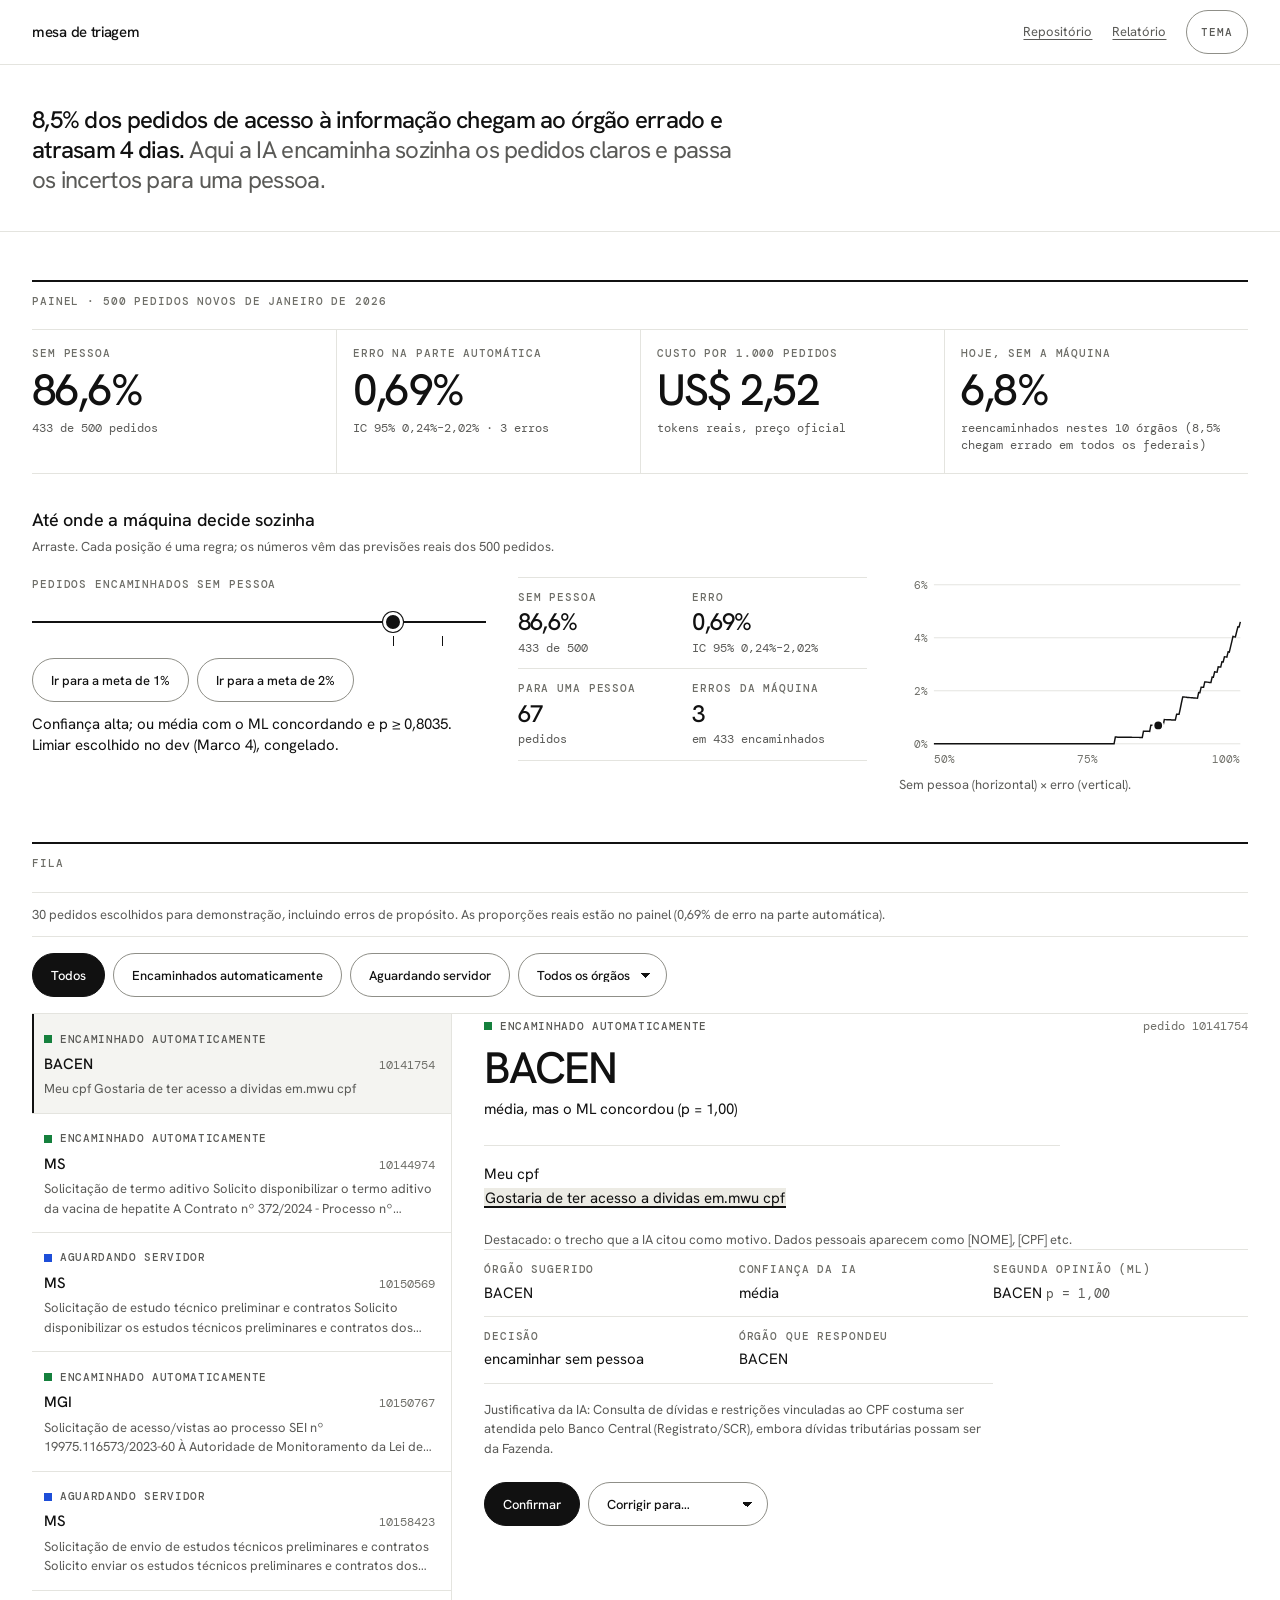
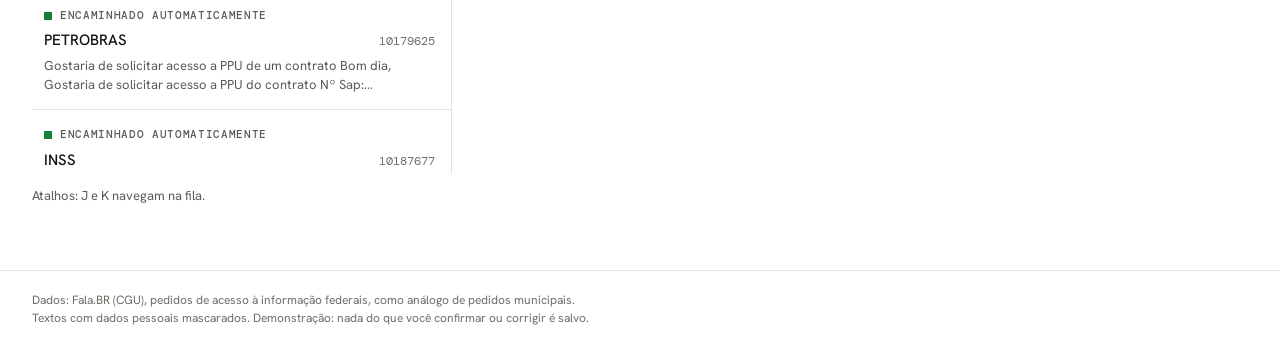
==== mesa/index.html @ 9fab4479 "Marco 6: Mesa de Triagem (site estático, painel com controle de limiar, modo ao vivo local) - mesa/:" ====
<!doctype html>
<html lang="pt-BR">
<head>
<meta charset="utf-8">
<meta name="viewport" content="width=device-width, initial-scale=1">
<title>Mesa de triagem</title>
<meta name="description" content="Demonstração: a IA encaminha sozinha os pedidos de acesso à informação claros e passa os incertos para uma pessoa.">
<link rel="preconnect" href="https://fonts.googleapis.com">
<link rel="preconnect" href="https://fonts.gstatic.com" crossorigin>
<link href="https://fonts.googleapis.com/css2?family=DM+Mono:wght@400;500&family=Hanken+Grotesk:wght@400;500;600&display=swap" rel="stylesheet">
<link rel="stylesheet" href="estilo.css">
<script>
  try { const t = localStorage.getItem("mesa-tema"); if (t) document.documentElement.dataset.theme = t; } catch (e) {}
</script>
</head>
<body>
<header class="topo">
  <div class="container topo-linha">
    <a class="marca" href="./">mesa de triagem</a>
    <nav class="links">
      <a href="https://github.com/luigiferrim/triagem-pedidos-publicos">Repositório</a>
      <a href="relatorio.html">Relatório</a>
      <button class="tema" type="button" id="tema" aria-label="Trocar entre tema claro e escuro">Tema</button>
    </nav>
  </div>
</header>

<section class="faixa" aria-label="Resumo">
  <div class="container">
    <p class="faixa-texto"><strong><span data-n="pct_errado">8,5%</span> dos pedidos de acesso à informação chegam ao órgão errado e atrasam <span data-n="atraso">4 dias</span>.</strong> Aqui a IA encaminha sozinha os pedidos claros e passa os incertos para uma pessoa.</p>
  </div>
</section>

<main class="container">
  <section class="regiao" aria-labelledby="t-painel">
    <h2 class="rotulo" id="t-painel">Painel · <span data-n="n_pedidos">500</span> pedidos novos de <span data-n="periodo">janeiro de 2026</span></h2>
    <div class="kpis" id="kpis"></div>

    <div class="limiar">
      <div class="limiar-cabeca">
        <h3 class="titulo-3">Até onde a máquina decide sozinha</h3>
        <p class="ajuda">Arraste. Cada posição é uma regra; os números vêm das previsões reais dos <span data-n="n_pedidos">500</span> pedidos.</p>
      </div>
      <div class="limiar-corpo">
        <div class="limiar-controle">
          <label class="rotulo-campo" for="controle">Pedidos encaminhados sem pessoa</label>
          <input type="range" id="controle" min="0" max="1" step="1" value="0" aria-describedby="regra">
          <div class="marcas" id="marcas"></div>
          <p class="regra" id="regra" aria-live="polite"></p>
        </div>
        <dl class="limiar-numeros" id="limiar-numeros"></dl>
        <div class="limiar-curva" id="curva" aria-hidden="true"></div>
      </div>
    </div>
  </section>

  <section class="regiao" aria-labelledby="t-fila" id="regiao-mesa">
    <h2 class="rotulo" id="t-fila">Fila</h2>
    <p class="aviso">30 pedidos escolhidos para demonstração, incluindo erros de propósito. As proporções reais estão no painel (<span data-n="erro_1pct">0,69%</span> de erro na parte automática).</p>

    <div id="ao-vivo" class="ao-vivo" hidden>
      <label class="rotulo-campo" for="novo-texto">Pedido novo (modo local, chama o modelo)</label>
      <textarea id="novo-texto" rows="3" placeholder="Cole aqui o texto de um pedido"></textarea>
      <div class="acoes"><button class="btn primario" type="button" id="classificar">Classificar</button><span class="ajuda" id="ao-vivo-status"></span></div>
    </div>

    <div class="filtros" role="group" aria-label="Filtros">
      <div class="pilulas" id="filtro-status"></div>
      <label class="sr" for="filtro-orgao">Órgão sugerido</label>
      <select id="filtro-orgao" class="pilula-select"></select>
    </div>

    <div class="mesa">
      <div class="fila" id="fila" role="listbox" aria-label="Pedidos" tabindex="0"></div>
      <article class="detalhe" id="detalhe" aria-live="polite"></article>
    </div>
    <p class="ajuda atalhos">Atalhos: J e K navegam na fila.</p>
  </section>
</main>

<footer class="rodape">
  <div class="container">
    <p>Dados: Fala.BR (CGU), pedidos de acesso à informação federais, como análogo de pedidos municipais. Textos com dados pessoais mascarados. Demonstração: nada do que você confirmar ou corrigir é salvo.</p>
  </div>
</footer>
<script src="app.js"></script>
</body>
</html>
---- mesa/estilo.css ----
/* Mesa de triagem. Direção visual: DESIGN.md do Lastro (editorial suíço, monocromático, cor só para status),
   com clima neutro de serviço público. */
:root {
  color-scheme: light;
  --bg: #FFFFFF; --ink: #111111; --ink-2: #5A5A57; --ink-3: #6E6E68; --line: #E4E4DF; --surface: #F4F4F1;
  --contorno: #8F8F88; --marca-texto: #ECEBE4;
  --ok: #15803D; --revisar: #1D4ED8; --alerta: #C2410C; --neutro: #A3A39C;
  --sans: "Hanken Grotesk", system-ui, sans-serif; --mono: "DM Mono", ui-monospace, monospace;
}
@media (prefers-color-scheme: dark) {
  :root:not([data-theme="light"]) {
    color-scheme: dark;
    --bg: #121211; --ink: #EDEDE8; --ink-2: #B8B8B0; --ink-3: #A0A098; --line: #2B2B28; --surface: #1C1C1A;
    --contorno: #6E6E67; --marca-texto: #34342F;
    --ok: #4CC07A; --revisar: #7EA2FF; --alerta: #F08A4B; --neutro: #8A8A82;
  }
}
:root[data-theme="dark"] {
  color-scheme: dark;
  --bg: #121211; --ink: #EDEDE8; --ink-2: #B8B8B0; --ink-3: #A0A098; --line: #2B2B28; --surface: #1C1C1A;
  --contorno: #6E6E67; --marca-texto: #34342F;
  --ok: #4CC07A; --revisar: #7EA2FF; --alerta: #F08A4B; --neutro: #8A8A82;
}

* { box-sizing: border-box; }
html { -webkit-text-size-adjust: 100%; }
body { margin: 0; background: var(--bg); color: var(--ink); font: 400 14px/1.5 var(--sans); }
a { color: inherit; }
:focus-visible { outline: 2px solid var(--ink); outline-offset: 2px; }
.sr { position: absolute; width: 1px; height: 1px; overflow: hidden; clip: rect(0 0 0 0); white-space: nowrap; }
.container { max-width: 1360px; margin: 0 auto; padding: 0 32px; }

/* Topo */
.topo { border-bottom: 1px solid var(--line); }
.topo-linha { display: flex; align-items: center; justify-content: space-between; min-height: 64px; gap: 16px; }
.marca { font-weight: 500; font-size: 15px; letter-spacing: -0.02em; text-decoration: none; display: inline-flex; align-items: center; min-height: 44px; }
.links { display: flex; gap: 20px; align-items: center; font-size: 13px; }
.links a { color: var(--ink-2); text-underline-offset: 3px; display: inline-flex; align-items: center; min-height: 44px; }
.links a:hover { color: var(--ink); }
.tema { font: 500 11px/1 var(--mono); text-transform: uppercase; letter-spacing: 0.08em; color: var(--ink-2);
  background: none; border: 1px solid var(--contorno); border-radius: 999px; min-height: 44px; padding: 0 14px; cursor: pointer; }

/* Faixa */
.faixa { border-bottom: 1px solid var(--line); }
.faixa-texto { margin: 0; padding: 40px 0 36px; font-size: 24px; line-height: 1.25; letter-spacing: -0.03em; font-weight: 400; max-width: 30em; color: var(--ink-2); }
.faixa-texto strong { font-weight: 500; color: var(--ink); }

/* Regiões */
.regiao { border-top: 2px solid var(--ink); margin-top: 48px; padding-top: 12px; }
.rotulo { font: 500 11px/1.4 var(--mono); text-transform: uppercase; letter-spacing: 0.08em; color: var(--ink-3); margin: 0 0 20px; }
.rotulo-campo { display: block; font: 500 11px/1.4 var(--mono); text-transform: uppercase; letter-spacing: 0.08em; color: var(--ink-3); margin-bottom: 8px; }
.titulo-3 { font-size: 18px; font-weight: 500; letter-spacing: -0.01em; margin: 0; }
.ajuda { color: var(--ink-2); font-size: 13px; margin: 4px 0 0; }

/* KPIs */
.kpis { display: grid; grid-template-columns: repeat(4, 1fr); border-top: 1px solid var(--line); }
.kpi { padding: 16px 16px 20px 0; border-bottom: 1px solid var(--line); }
.kpi + .kpi { padding-left: 16px; border-left: 1px solid var(--line); }
.kpi dt { font: 500 11px/1.4 var(--mono); text-transform: uppercase; letter-spacing: 0.08em; color: var(--ink-3); }
.kpi dd { margin: 6px 0 0; font-size: 44px; font-weight: 500; letter-spacing: -0.04em; line-height: 1; font-variant-numeric: tabular-nums; }
.kpi .sub { display: block; margin-top: 8px; font: 400 12px/1.4 var(--mono); color: var(--ink-2); letter-spacing: 0; }

/* Controle de limiar */
.limiar { margin-top: 32px; }
.limiar-corpo { display: grid; grid-template-columns: minmax(0, 1.3fr) minmax(0, 1fr) minmax(0, 1fr); gap: 32px; margin-top: 20px; align-items: start; }
input[type=range] { width: 100%; height: 44px; margin: 0; background: transparent; -webkit-appearance: none; appearance: none; cursor: pointer; }
input[type=range]::-webkit-slider-runnable-track { height: 2px; background: var(--ink); }
input[type=range]::-moz-range-track { height: 2px; background: var(--ink); }
input[type=range]::-webkit-slider-thumb { -webkit-appearance: none; width: 20px; height: 20px; border-radius: 50%; background: var(--ink); margin-top: -9px; border: 3px solid var(--bg); box-shadow: 0 0 0 1px var(--ink); }
input[type=range]::-moz-range-thumb { width: 16px; height: 16px; border-radius: 50%; background: var(--ink); border: 3px solid var(--bg); }
.marcas .tracos { position: relative; height: 10px; margin: -14px 10px 0; }
.marcas .tracos span { position: absolute; top: 0; width: 1px; height: 10px; background: var(--ink); }
.marcas .ir { display: flex; flex-wrap: wrap; gap: 8px; margin-top: 12px; }
.regra { margin: 12px 0 0; font-size: 15px; line-height: 1.4; }
.limiar-numeros { margin: 0; display: grid; grid-template-columns: 1fr 1fr; border-top: 1px solid var(--line); }
.limiar-numeros div { padding: 12px 0; border-bottom: 1px solid var(--line); }
.limiar-numeros dt { font: 500 11px/1.4 var(--mono); text-transform: uppercase; letter-spacing: 0.08em; color: var(--ink-3); }
.limiar-numeros dd { margin: 4px 0 0; font: 500 24px/1.1 var(--sans); letter-spacing: -0.03em; font-variant-numeric: tabular-nums; }
.limiar-numeros dd small { display: block; font: 400 12px/1.4 var(--mono); color: var(--ink-2); letter-spacing: 0; margin-top: 4px; }
.limiar-curva svg { width: 100%; height: auto; display: block; }
.limiar-curva text { font: 400 11px var(--mono); fill: var(--ink-3); }

/* Fila e detalhe */
.aviso { margin: 0 0 16px; padding: 12px 0; border-top: 1px solid var(--line); border-bottom: 1px solid var(--line); color: var(--ink-2); font-size: 13px; }
.filtros { display: flex; flex-wrap: wrap; gap: 8px; align-items: center; margin-bottom: 16px; }
.pilulas { display: flex; flex-wrap: wrap; gap: 8px; }
.pilula, .pilula-select, .btn { font: 500 13px/1 var(--sans); min-height: 44px; padding: 0 18px; border-radius: 999px; border: 1px solid var(--contorno);
  background: transparent; color: var(--ink); cursor: pointer; transition: background-color 120ms, color 120ms, border-color 120ms; }
.pilula[aria-pressed="true"] { background: var(--ink); color: var(--bg); border-color: var(--ink); }
.pilula:hover, .pilula-select:hover, .btn.secundario:hover { border-color: var(--ink); }
.pilula-select { -webkit-appearance: none; appearance: none; padding-right: 36px;
  background-image: linear-gradient(45deg, transparent 50%, var(--ink) 50%), linear-gradient(135deg, var(--ink) 50%, transparent 50%);
  background-position: calc(100% - 20px) 50%, calc(100% - 15px) 50%; background-size: 5px 5px; background-repeat: no-repeat; }
.btn.primario { background: var(--ink); color: var(--bg); border-color: var(--ink); }
.btn.primario:hover { opacity: 0.88; }

.mesa { display: grid; grid-template-columns: minmax(300px, 420px) minmax(0, 1fr); border-top: 1px solid var(--line); }
.fila { border-right: 1px solid var(--line); max-height: 760px; overflow-y: auto; outline-offset: -2px; }
.item { display: block; width: 100%; text-align: left; background: none; border: 0; border-bottom: 1px solid var(--line); padding: 14px 16px 14px 0;
  color: inherit; font: inherit; cursor: pointer; min-height: 44px; }
.item[aria-selected="true"] { background: var(--surface); box-shadow: inset 2px 0 0 var(--ink); }
.item:hover { background: var(--surface); }
.item-topo { display: flex; justify-content: space-between; gap: 12px; align-items: baseline; padding-left: 12px; }
.item-orgao { font-weight: 500; font-size: 15px; }
.item-id { font: 400 12px var(--mono); color: var(--ink-3); }
.item-texto { margin: 4px 0 0; padding-left: 12px; color: var(--ink-2); font-size: 13px; display: -webkit-box; -webkit-line-clamp: 2; -webkit-box-orient: vertical; overflow: hidden; }
.status { display: inline-flex; align-items: center; gap: 8px; font: 500 11px/1.4 var(--mono); text-transform: uppercase; letter-spacing: 0.06em; color: var(--ink-2); }
.status::before { content: ""; width: 8px; height: 8px; background: var(--c, var(--neutro)); flex: none; }
.status.auto { --c: var(--ok); } .status.pessoa { --c: var(--revisar); } .status.erro { --c: var(--alerta); } .status.feito { --c: var(--ink); }
.item .status { padding-left: 12px; margin-bottom: 6px; }
.vazio { padding: 24px 0; color: var(--ink-2); }

.detalhe { padding: 4px 0 32px 32px; min-width: 0; scroll-margin-top: 16px; }
.detalhe:focus { outline: none; }
.detalhe.entra { animation: fade 120ms ease-out; }
@keyframes fade { from { opacity: 0; } to { opacity: 1; } }
.voltar { display: none; }
.det-cabeca { display: flex; justify-content: space-between; align-items: baseline; gap: 16px; flex-wrap: wrap; }
.det-orgao { font-size: 44px; font-weight: 500; letter-spacing: -0.045em; line-height: 1; margin: 12px 0 8px; }
.det-motivo { font-size: 15px; margin: 0; }
.det-erro { margin: 16px 0 0; padding: 10px 0; border-top: 1px solid var(--line); border-bottom: 1px solid var(--line); color: var(--ink); }
.det-erro .status { margin-right: 8px; }
.texto { margin: 24px 0 0; padding: 16px 0; border-top: 1px solid var(--line); font-size: 15px; line-height: 1.6; white-space: pre-wrap; overflow-wrap: anywhere; max-width: 72ch; }
mark { background: var(--marca-texto); color: inherit; box-shadow: inset 0 -2px 0 var(--ink); padding: 0 1px; }
.campos { display: grid; grid-template-columns: repeat(3, minmax(0, 1fr)); margin: 0; border-top: 1px solid var(--line); }
.campos div { padding: 12px 16px 12px 0; border-bottom: 1px solid var(--line); }
.campos dt { font: 500 11px/1.4 var(--mono); text-transform: uppercase; letter-spacing: 0.08em; color: var(--ink-3); }
.campos dd { margin: 4px 0 0; font-size: 15px; }
.campos dd .num { font-family: var(--mono); font-size: 13px; color: var(--ink-2); }
.justificativa { color: var(--ink-2); font-size: 13px; margin: 16px 0 0; max-width: 72ch; }
.acoes { display: flex; flex-wrap: wrap; gap: 8px; align-items: center; margin-top: 24px; }
.acoes select { min-width: 180px; }
.confirmacao { font: 500 12px var(--mono); color: var(--ink-2); animation: sobe 150ms ease-out; }
@keyframes sobe { from { opacity: 0; transform: translateY(4px); } to { opacity: 1; transform: none; } }
.atalhos { margin-top: 12px; }

.ao-vivo { margin: 0 0 20px; padding: 16px 0; border-top: 1px solid var(--line); border-bottom: 1px solid var(--line); }
.ao-vivo textarea { width: 100%; font: 400 14px/1.5 var(--sans); color: var(--ink); background: transparent; border: 0; border-bottom: 1px solid var(--ink); padding: 8px 0; resize: vertical; }

.rodape { margin-top: 64px; border-top: 1px solid var(--line); color: var(--ink-3); font-size: 12px; }
.rodape p { margin: 0; padding: 20px 0 32px; max-width: 80ch; }

@media (max-width: 1080px) {
  .limiar-corpo { grid-template-columns: 1fr 1fr; }
  .limiar-curva { grid-column: 1 / -1; }
}
@media (max-width: 760px) {
  .container { padding: 0 16px; }
  .faixa-texto { font-size: 18px; padding: 24px 0; }
  .links { gap: 12px; }
  .kpis { grid-template-columns: 1fr 1fr; }
  .kpi:nth-child(3) { padding-left: 0; border-left: 0; }
  .kpi dd { font-size: 32px; }
  .limiar-corpo { grid-template-columns: 1fr; gap: 20px; }
  .mesa { grid-template-columns: 1fr; }
  .fila { border-right: 0; max-height: none; }
  .detalhe { padding: 0; display: none; }
  .mesa.com-detalhe .fila { display: none; }
  .mesa.com-detalhe .detalhe { display: block; }
  .voltar { display: inline-flex; align-items: center; margin: 12px 0 4px; }
  .det-orgao { font-size: 36px; }
  .campos { grid-template-columns: 1fr 1fr; }
  .atalhos { display: none; }
}
@media (prefers-reduced-motion: reduce) {
  *, *::before, *::after { animation-duration: 0s !important; transition-duration: 0s !important; }
}
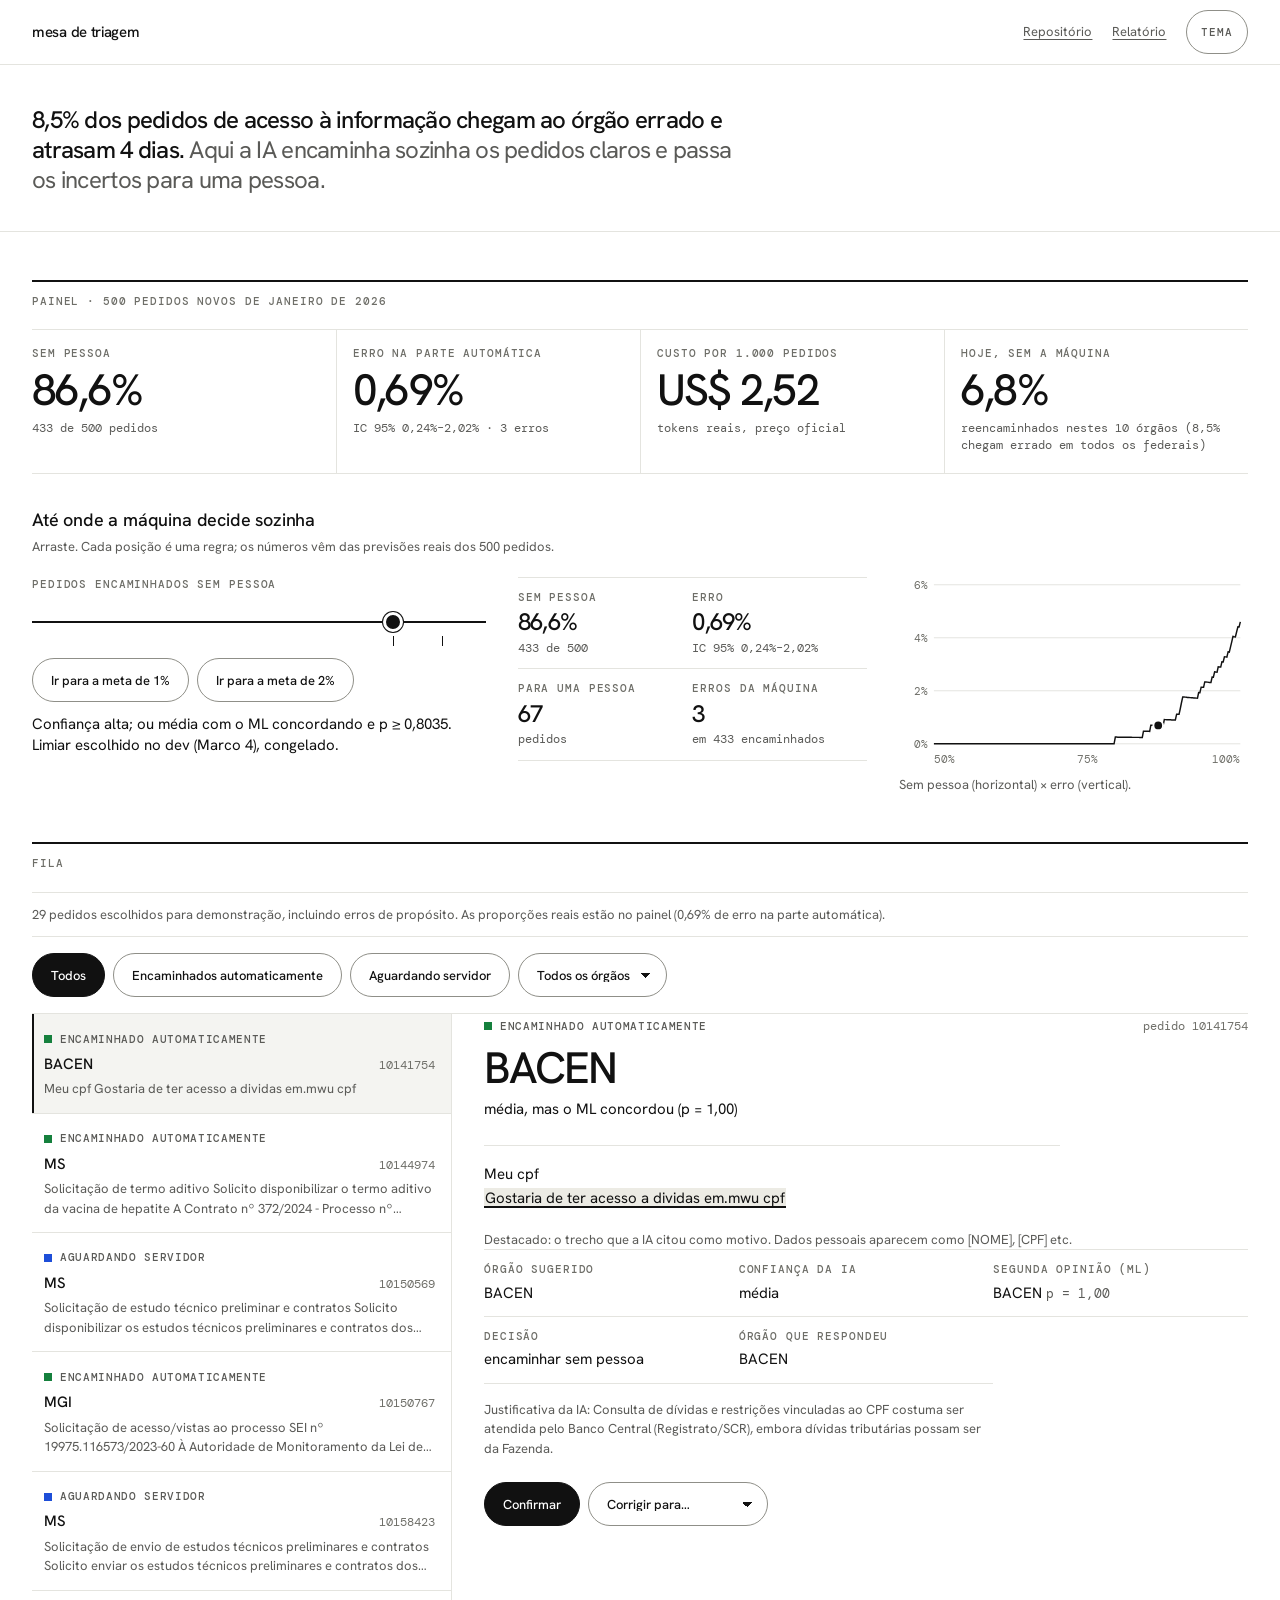
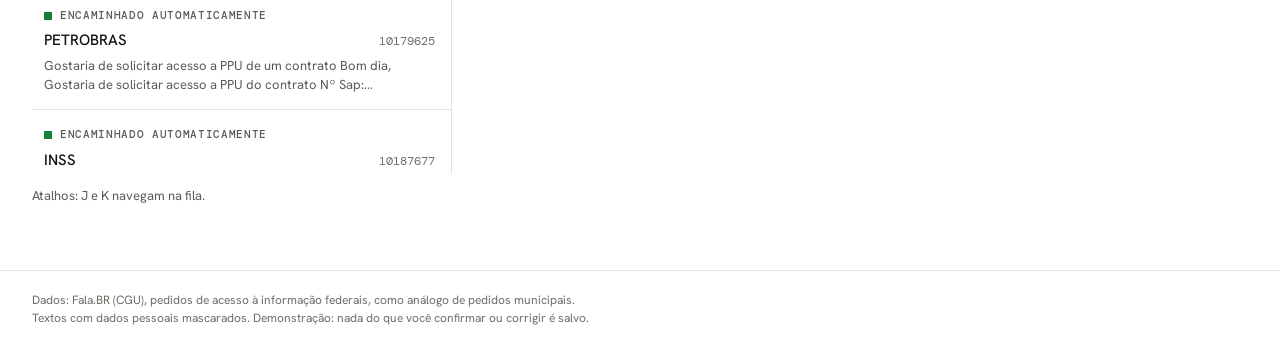
==== commit a7c65990: "Mesa: remove o exemplo 10265265 (relato longo e sensível), sem substituto - 29 exemplos: 21 automáti" ====
--- a/mesa/index.html
+++ b/mesa/index.html
@@ -56,7 +56,7 @@
 
   <section class="regiao" aria-labelledby="t-fila" id="regiao-mesa">
     <h2 class="rotulo" id="t-fila">Fila</h2>
-    <p class="aviso">30 pedidos escolhidos para demonstração, incluindo erros de propósito. As proporções reais estão no painel (<span data-n="erro_1pct">0,69%</span> de erro na parte automática).</p>
+    <p class="aviso"><span data-n="n_exemplos">29</span> pedidos escolhidos para demonstração, incluindo erros de propósito. As proporções reais estão no painel (<span data-n="erro_1pct">0,69%</span> de erro na parte automática).</p>
 
     <div id="ao-vivo" class="ao-vivo" hidden>
       <label class="rotulo-campo" for="novo-texto">Pedido novo (modo local, chama o modelo)</label>
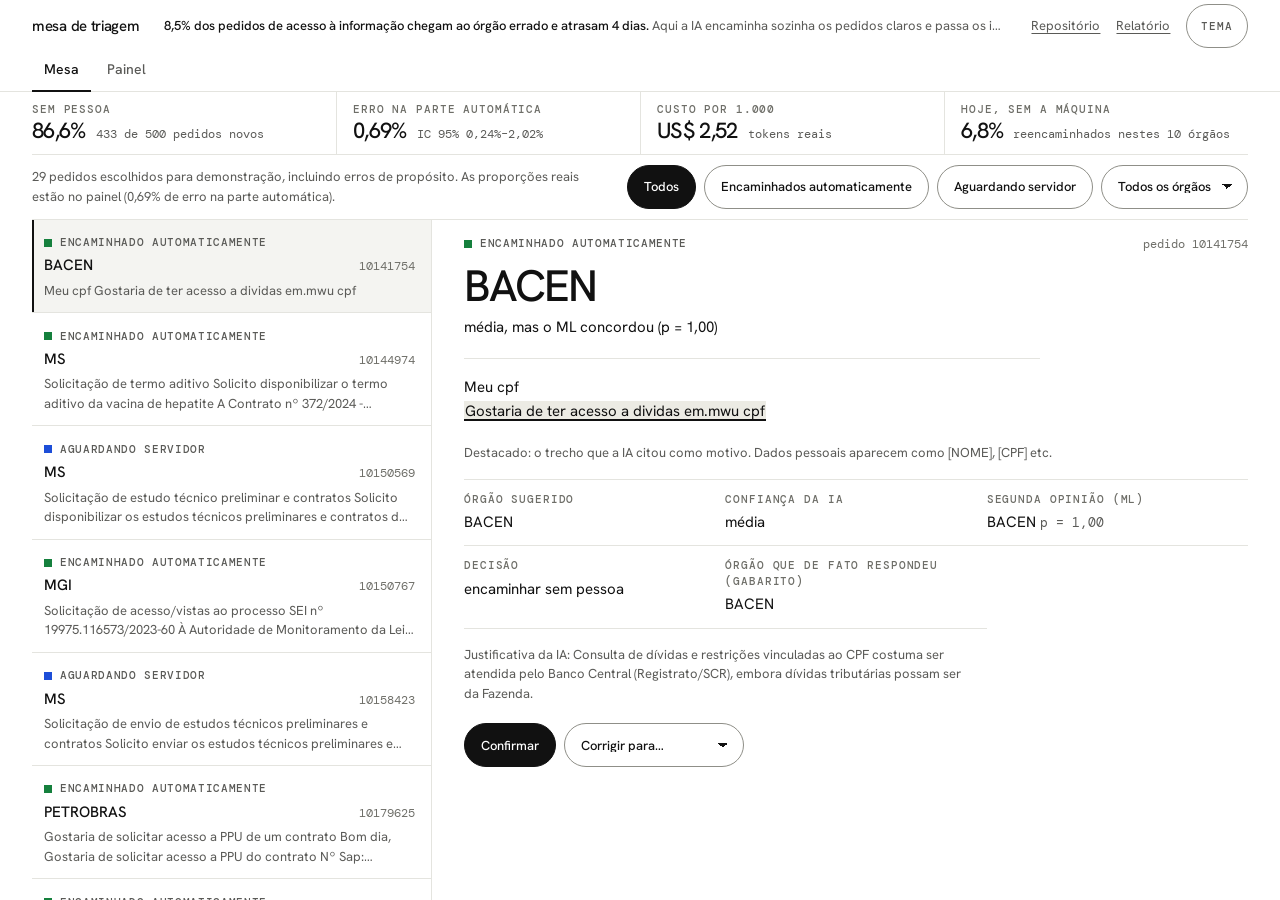
==== commit 88a131fd: "Mesa: estrutura de app com abas Mesa e Painel - Topo fixo e compacto com a frase da dor em uma linha" ====
--- a/mesa/index.html
+++ b/mesa/index.html
@@ -15,32 +15,51 @@
 </head>
 <body>
 <header class="topo">
-  <div class="container topo-linha">
+  <div class="topo-linha">
     <a class="marca" href="./">mesa de triagem</a>
-    <nav class="links">
+    <p class="dor"><strong><span data-n="pct_errado">8,5%</span> dos pedidos de acesso à informação chegam ao órgão errado e atrasam <span data-n="atraso">4 dias</span>.</strong> <span class="dor-resto">Aqui a IA encaminha sozinha os pedidos claros e passa os incertos para uma pessoa.</span></p>
+    <nav class="links" aria-label="Links">
       <a href="https://github.com/luigiferrim/triagem-pedidos-publicos">Repositório</a>
       <a href="relatorio.html">Relatório</a>
       <button class="tema" type="button" id="tema" aria-label="Trocar entre tema claro e escuro">Tema</button>
     </nav>
   </div>
+  <div class="abas" role="tablist" aria-label="Seções">
+    <button type="button" role="tab" id="aba-mesa" aria-controls="vista-mesa" aria-selected="true">Mesa</button>
+    <button type="button" role="tab" id="aba-painel" aria-controls="vista-painel" aria-selected="false" tabindex="-1">Painel</button>
+  </div>
 </header>
 
-<section class="faixa" aria-label="Resumo">
-  <div class="container">
-    <p class="faixa-texto"><strong><span data-n="pct_errado">8,5%</span> dos pedidos de acesso à informação chegam ao órgão errado e atrasam <span data-n="atraso">4 dias</span>.</strong> Aqui a IA encaminha sozinha os pedidos claros e passa os incertos para uma pessoa.</p>
-  </div>
-</section>
+<main class="principal">
+  <section class="vista vista-mesa" id="vista-mesa" role="tabpanel" aria-labelledby="aba-mesa">
+    <dl class="numeros" id="kpis" aria-label="Resultado em pedidos novos"></dl>
 
-<main class="container">
-  <section class="regiao" aria-labelledby="t-painel">
-    <h2 class="rotulo" id="t-painel">Painel · <span data-n="n_pedidos">500</span> pedidos novos de <span data-n="periodo">janeiro de 2026</span></h2>
-    <div class="kpis" id="kpis"></div>
+    <div id="ao-vivo" class="ao-vivo" hidden>
+      <label class="rotulo-campo" for="novo-texto">Pedido novo (modo local, chama o modelo)</label>
+      <textarea id="novo-texto" rows="2" placeholder="Cole aqui o texto de um pedido"></textarea>
+      <div class="acoes"><button class="btn primario" type="button" id="classificar">Classificar</button><span class="ajuda" id="ao-vivo-status"></span></div>
+    </div>
 
-    <div class="limiar">
-      <div class="limiar-cabeca">
-        <h3 class="titulo-3">Até onde a máquina decide sozinha</h3>
-        <p class="ajuda">Arraste. Cada posição é uma regra; os números vêm das previsões reais dos <span data-n="n_pedidos">500</span> pedidos.</p>
+    <div class="barra-fila">
+      <p class="aviso"><span class="longo"><span data-n="n_exemplos">29</span> pedidos escolhidos para demonstração, incluindo erros de propósito. As proporções reais estão no painel (<span data-n="erro_1pct">0,69%</span> de erro na parte automática).</span><span class="curto"><span data-n="n_exemplos">29</span> exemplos, com erros de propósito. Proporções reais no Painel.</span></p>
+      <div class="filtros" role="group" aria-label="Filtros">
+        <div class="pilulas" id="filtro-status"></div>
+        <label class="sr" for="filtro-orgao">Órgão sugerido</label>
+        <select id="filtro-orgao" class="pilula-select"></select>
       </div>
+    </div>
+
+    <div class="mesa">
+      <div class="fila" id="fila" role="listbox" aria-label="Pedidos" tabindex="0"></div>
+      <article class="detalhe" id="detalhe" aria-live="polite"></article>
+    </div>
+  </section>
+
+  <section class="vista vista-painel" id="vista-painel" role="tabpanel" aria-labelledby="aba-painel" hidden>
+    <div class="painel-conteudo">
+      <h2 class="rotulo">Painel · <span data-n="n_pedidos">500</span> pedidos novos de <span data-n="periodo">janeiro de 2026</span></h2>
+      <h3 class="titulo-painel">Até onde a máquina decide sozinha</h3>
+      <p class="ajuda">Arraste. Cada posição é uma regra; os números vêm das previsões reais dos <span data-n="n_pedidos">500</span> pedidos.</p>
       <div class="limiar-corpo">
         <div class="limiar-controle">
           <label class="rotulo-campo" for="controle">Pedidos encaminhados sem pessoa</label>
@@ -49,40 +68,12 @@
           <p class="regra" id="regra" aria-live="polite"></p>
         </div>
         <dl class="limiar-numeros" id="limiar-numeros"></dl>
-        <div class="limiar-curva" id="curva" aria-hidden="true"></div>
       </div>
+      <div class="limiar-curva" id="curva" aria-hidden="true"></div>
+      <p class="nota-dados">Dados: Fala.BR (CGU), pedidos de acesso à informação federais, como análogo de pedidos municipais. Textos com dados pessoais mascarados. Demonstração: nada do que você confirmar ou corrigir na Mesa é salvo.</p>
     </div>
   </section>
-
-  <section class="regiao" aria-labelledby="t-fila" id="regiao-mesa">
-    <h2 class="rotulo" id="t-fila">Fila</h2>
-    <p class="aviso"><span data-n="n_exemplos">29</span> pedidos escolhidos para demonstração, incluindo erros de propósito. As proporções reais estão no painel (<span data-n="erro_1pct">0,69%</span> de erro na parte automática).</p>
-
-    <div id="ao-vivo" class="ao-vivo" hidden>
-      <label class="rotulo-campo" for="novo-texto">Pedido novo (modo local, chama o modelo)</label>
-      <textarea id="novo-texto" rows="3" placeholder="Cole aqui o texto de um pedido"></textarea>
-      <div class="acoes"><button class="btn primario" type="button" id="classificar">Classificar</button><span class="ajuda" id="ao-vivo-status"></span></div>
-    </div>
-
-    <div class="filtros" role="group" aria-label="Filtros">
-      <div class="pilulas" id="filtro-status"></div>
-      <label class="sr" for="filtro-orgao">Órgão sugerido</label>
-      <select id="filtro-orgao" class="pilula-select"></select>
-    </div>
-
-    <div class="mesa">
-      <div class="fila" id="fila" role="listbox" aria-label="Pedidos" tabindex="0"></div>
-      <article class="detalhe" id="detalhe" aria-live="polite"></article>
-    </div>
-    <p class="ajuda atalhos">Atalhos: J e K navegam na fila.</p>
-  </section>
 </main>
-
-<footer class="rodape">
-  <div class="container">
-    <p>Dados: Fala.BR (CGU), pedidos de acesso à informação federais, como análogo de pedidos municipais. Textos com dados pessoais mascarados. Demonstração: nada do que você confirmar ou corrigir é salvo.</p>
-  </div>
-</footer>
 <script src="app.js"></script>
 </body>
 </html>
--- a/mesa/estilo.css
+++ b/mesa/estilo.css
@@ -23,68 +23,52 @@
 }
 
 * { box-sizing: border-box; }
+html, body { height: 100%; }
 html { -webkit-text-size-adjust: 100%; }
-body { margin: 0; background: var(--bg); color: var(--ink); font: 400 14px/1.5 var(--sans); }
+body { margin: 0; background: var(--bg); color: var(--ink); font: 400 14px/1.5 var(--sans); display: flex; flex-direction: column; height: 100dvh; overflow: hidden; }
 a { color: inherit; }
 :focus-visible { outline: 2px solid var(--ink); outline-offset: 2px; }
 .sr { position: absolute; width: 1px; height: 1px; overflow: hidden; clip: rect(0 0 0 0); white-space: nowrap; }
-.container { max-width: 1360px; margin: 0 auto; padding: 0 32px; }
 
-/* Topo */
-.topo { border-bottom: 1px solid var(--line); }
-.topo-linha { display: flex; align-items: center; justify-content: space-between; min-height: 64px; gap: 16px; }
-.marca { font-weight: 500; font-size: 15px; letter-spacing: -0.02em; text-decoration: none; display: inline-flex; align-items: center; min-height: 44px; }
-.links { display: flex; gap: 20px; align-items: center; font-size: 13px; }
+/* Topo fixo e compacto */
+.topo { flex: none; border-bottom: 1px solid var(--line); padding: 0 32px; background: var(--bg); }
+.topo-linha { display: flex; align-items: center; gap: 24px; min-height: 52px; }
+.marca { font-weight: 500; font-size: 15px; letter-spacing: -0.02em; text-decoration: none; display: inline-flex; align-items: center; min-height: 44px; flex: none; }
+.dor { margin: 0; flex: 1; min-width: 0; font-size: 13px; color: var(--ink-2); white-space: nowrap; overflow: hidden; text-overflow: ellipsis; }
+.dor strong { font-weight: 500; color: var(--ink); }
+.links { display: flex; gap: 16px; align-items: center; font-size: 13px; flex: none; }
 .links a { color: var(--ink-2); text-underline-offset: 3px; display: inline-flex; align-items: center; min-height: 44px; }
 .links a:hover { color: var(--ink); }
 .tema { font: 500 11px/1 var(--mono); text-transform: uppercase; letter-spacing: 0.08em; color: var(--ink-2);
   background: none; border: 1px solid var(--contorno); border-radius: 999px; min-height: 44px; padding: 0 14px; cursor: pointer; }
+.abas { display: flex; gap: 4px; margin-top: -4px; }
+.abas [role="tab"] { font: 500 14px/1 var(--sans); color: var(--ink-2); background: none; border: 0; border-bottom: 2px solid transparent;
+  min-height: 44px; padding: 0 12px; cursor: pointer; margin-bottom: -1px; }
+.abas [role="tab"]:hover { color: var(--ink); }
+.abas [role="tab"][aria-selected="true"] { color: var(--ink); border-bottom-color: var(--ink); }
 
-/* Faixa */
-.faixa { border-bottom: 1px solid var(--line); }
-.faixa-texto { margin: 0; padding: 40px 0 36px; font-size: 24px; line-height: 1.25; letter-spacing: -0.03em; font-weight: 400; max-width: 30em; color: var(--ink-2); }
-.faixa-texto strong { font-weight: 500; color: var(--ink); }
+/* Área principal: cada aba ocupa o resto da tela */
+.principal { flex: 1; min-height: 0; display: flex; flex-direction: column; }
+.vista { flex: 1; min-height: 0; }
+.vista[hidden] { display: none; }
+.vista-mesa { display: flex; flex-direction: column; padding: 0 32px; }
+.vista-painel { overflow-y: auto; }
 
-/* Regiões */
-.regiao { border-top: 2px solid var(--ink); margin-top: 48px; padding-top: 12px; }
-.rotulo { font: 500 11px/1.4 var(--mono); text-transform: uppercase; letter-spacing: 0.08em; color: var(--ink-3); margin: 0 0 20px; }
-.rotulo-campo { display: block; font: 500 11px/1.4 var(--mono); text-transform: uppercase; letter-spacing: 0.08em; color: var(--ink-3); margin-bottom: 8px; }
-.titulo-3 { font-size: 18px; font-weight: 500; letter-spacing: -0.01em; margin: 0; }
-.ajuda { color: var(--ink-2); font-size: 13px; margin: 4px 0 0; }
+/* Faixa de números (Mesa) */
+.numeros { flex: none; display: grid; grid-template-columns: repeat(4, minmax(0, 1fr)); margin: 0; border-bottom: 1px solid var(--line); }
+.numeros div { padding: 10px 16px 10px 0; min-width: 0; }
+.numeros div + div { padding-left: 16px; border-left: 1px solid var(--line); }
+.numeros dt { font: 500 11px/1.4 var(--mono); text-transform: uppercase; letter-spacing: 0.08em; color: var(--ink-3); }
+.numeros dd { margin: 2px 0 0; display: flex; align-items: baseline; gap: 10px; flex-wrap: wrap; }
+.numeros .v { font-size: 22px; font-weight: 500; letter-spacing: -0.03em; line-height: 1.1; font-variant-numeric: tabular-nums; }
+.numeros .sub { font: 400 12px/1.4 var(--mono); color: var(--ink-2); }
 
-/* KPIs */
-.kpis { display: grid; grid-template-columns: repeat(4, 1fr); border-top: 1px solid var(--line); }
-.kpi { padding: 16px 16px 20px 0; border-bottom: 1px solid var(--line); }
-.kpi + .kpi { padding-left: 16px; border-left: 1px solid var(--line); }
-.kpi dt { font: 500 11px/1.4 var(--mono); text-transform: uppercase; letter-spacing: 0.08em; color: var(--ink-3); }
-.kpi dd { margin: 6px 0 0; font-size: 44px; font-weight: 500; letter-spacing: -0.04em; line-height: 1; font-variant-numeric: tabular-nums; }
-.kpi .sub { display: block; margin-top: 8px; font: 400 12px/1.4 var(--mono); color: var(--ink-2); letter-spacing: 0; }
-
-/* Controle de limiar */
-.limiar { margin-top: 32px; }
-.limiar-corpo { display: grid; grid-template-columns: minmax(0, 1.3fr) minmax(0, 1fr) minmax(0, 1fr); gap: 32px; margin-top: 20px; align-items: start; }
-input[type=range] { width: 100%; height: 44px; margin: 0; background: transparent; -webkit-appearance: none; appearance: none; cursor: pointer; }
-input[type=range]::-webkit-slider-runnable-track { height: 2px; background: var(--ink); }
-input[type=range]::-moz-range-track { height: 2px; background: var(--ink); }
-input[type=range]::-webkit-slider-thumb { -webkit-appearance: none; width: 20px; height: 20px; border-radius: 50%; background: var(--ink); margin-top: -9px; border: 3px solid var(--bg); box-shadow: 0 0 0 1px var(--ink); }
-input[type=range]::-moz-range-thumb { width: 16px; height: 16px; border-radius: 50%; background: var(--ink); border: 3px solid var(--bg); }
-.marcas .tracos { position: relative; height: 10px; margin: -14px 10px 0; }
-.marcas .tracos span { position: absolute; top: 0; width: 1px; height: 10px; background: var(--ink); }
-.marcas .ir { display: flex; flex-wrap: wrap; gap: 8px; margin-top: 12px; }
-.regra { margin: 12px 0 0; font-size: 15px; line-height: 1.4; }
-.limiar-numeros { margin: 0; display: grid; grid-template-columns: 1fr 1fr; border-top: 1px solid var(--line); }
-.limiar-numeros div { padding: 12px 0; border-bottom: 1px solid var(--line); }
-.limiar-numeros dt { font: 500 11px/1.4 var(--mono); text-transform: uppercase; letter-spacing: 0.08em; color: var(--ink-3); }
-.limiar-numeros dd { margin: 4px 0 0; font: 500 24px/1.1 var(--sans); letter-spacing: -0.03em; font-variant-numeric: tabular-nums; }
-.limiar-numeros dd small { display: block; font: 400 12px/1.4 var(--mono); color: var(--ink-2); letter-spacing: 0; margin-top: 4px; }
-.limiar-curva svg { width: 100%; height: auto; display: block; }
-.limiar-curva text { font: 400 11px var(--mono); fill: var(--ink-3); }
-
-/* Fila e detalhe */
-.aviso { margin: 0 0 16px; padding: 12px 0; border-top: 1px solid var(--line); border-bottom: 1px solid var(--line); color: var(--ink-2); font-size: 13px; }
-.filtros { display: flex; flex-wrap: wrap; gap: 8px; align-items: center; margin-bottom: 16px; }
+.barra-fila { flex: none; display: flex; flex-wrap: wrap; align-items: center; justify-content: space-between; gap: 8px 16px; padding: 10px 0; border-bottom: 1px solid var(--line); }
+.aviso { margin: 0; color: var(--ink-2); font-size: 13px; flex: 1 1 360px; }
+.curto { display: none; }
+.filtros { display: flex; flex-wrap: wrap; gap: 8px; align-items: center; }
 .pilulas { display: flex; flex-wrap: wrap; gap: 8px; }
-.pilula, .pilula-select, .btn { font: 500 13px/1 var(--sans); min-height: 44px; padding: 0 18px; border-radius: 999px; border: 1px solid var(--contorno);
+.pilula, .pilula-select, .btn { font: 500 13px/1 var(--sans); min-height: 44px; padding: 0 16px; border-radius: 999px; border: 1px solid var(--contorno);
   background: transparent; color: var(--ink); cursor: pointer; transition: background-color 120ms, color 120ms, border-color 120ms; }
 .pilula[aria-pressed="true"] { background: var(--ink); color: var(--bg); border-color: var(--ink); }
 .pilula:hover, .pilula-select:hover, .btn.secundario:hover { border-color: var(--ink); }
@@ -94,9 +78,10 @@
 .btn.primario { background: var(--ink); color: var(--bg); border-color: var(--ink); }
 .btn.primario:hover { opacity: 0.88; }
 
-.mesa { display: grid; grid-template-columns: minmax(300px, 420px) minmax(0, 1fr); border-top: 1px solid var(--line); }
-.fila { border-right: 1px solid var(--line); max-height: 760px; overflow-y: auto; outline-offset: -2px; }
-.item { display: block; width: 100%; text-align: left; background: none; border: 0; border-bottom: 1px solid var(--line); padding: 14px 16px 14px 0;
+/* Fila e detalhe lado a lado, cada um com rolagem própria (caixa de entrada) */
+.mesa { flex: 1; min-height: 0; display: grid; grid-template-columns: minmax(300px, 400px) minmax(0, 1fr); }
+.fila { border-right: 1px solid var(--line); overflow-y: auto; outline-offset: -2px; }
+.item { display: block; width: 100%; text-align: left; background: none; border: 0; border-bottom: 1px solid var(--line); padding: 12px 16px 12px 0;
   color: inherit; font: inherit; cursor: pointer; min-height: 44px; }
 .item[aria-selected="true"] { background: var(--surface); box-shadow: inset 2px 0 0 var(--ink); }
 .item:hover { background: var(--surface); }
@@ -107,60 +92,96 @@
 .status { display: inline-flex; align-items: center; gap: 8px; font: 500 11px/1.4 var(--mono); text-transform: uppercase; letter-spacing: 0.06em; color: var(--ink-2); }
 .status::before { content: ""; width: 8px; height: 8px; background: var(--c, var(--neutro)); flex: none; }
 .status.auto { --c: var(--ok); } .status.pessoa { --c: var(--revisar); } .status.erro { --c: var(--alerta); } .status.feito { --c: var(--ink); }
-.item .status { padding-left: 12px; margin-bottom: 6px; }
+.item .status { padding-left: 12px; margin-bottom: 4px; }
 .vazio { padding: 24px 0; color: var(--ink-2); }
 
-.detalhe { padding: 4px 0 32px 32px; min-width: 0; scroll-margin-top: 16px; }
+.detalhe { overflow-y: auto; padding: 16px 0 32px 32px; min-width: 0; }
 .detalhe:focus { outline: none; }
-.detalhe.entra { animation: fade 120ms ease-out; }
-@keyframes fade { from { opacity: 0; } to { opacity: 1; } }
 .voltar { display: none; }
 .det-cabeca { display: flex; justify-content: space-between; align-items: baseline; gap: 16px; flex-wrap: wrap; }
 .det-orgao { font-size: 44px; font-weight: 500; letter-spacing: -0.045em; line-height: 1; margin: 12px 0 8px; }
 .det-motivo { font-size: 15px; margin: 0; }
 .det-erro { margin: 16px 0 0; padding: 10px 0; border-top: 1px solid var(--line); border-bottom: 1px solid var(--line); color: var(--ink); }
 .det-erro .status { margin-right: 8px; }
-.texto { margin: 24px 0 0; padding: 16px 0; border-top: 1px solid var(--line); font-size: 15px; line-height: 1.6; white-space: pre-wrap; overflow-wrap: anywhere; max-width: 72ch; }
+.texto { margin: 20px 0 0; padding: 16px 0; border-top: 1px solid var(--line); font-size: 15px; line-height: 1.6; white-space: pre-wrap; overflow-wrap: anywhere; max-width: 72ch; }
 mark { background: var(--marca-texto); color: inherit; box-shadow: inset 0 -2px 0 var(--ink); padding: 0 1px; }
-.campos { display: grid; grid-template-columns: repeat(3, minmax(0, 1fr)); margin: 0; border-top: 1px solid var(--line); }
+.ajuda { color: var(--ink-2); font-size: 13px; margin: 4px 0 0; }
+.campos { display: grid; grid-template-columns: repeat(3, minmax(0, 1fr)); margin: 16px 0 0; border-top: 1px solid var(--line); }
 .campos div { padding: 12px 16px 12px 0; border-bottom: 1px solid var(--line); }
 .campos dt { font: 500 11px/1.4 var(--mono); text-transform: uppercase; letter-spacing: 0.08em; color: var(--ink-3); }
 .campos dd { margin: 4px 0 0; font-size: 15px; }
 .campos dd .num { font-family: var(--mono); font-size: 13px; color: var(--ink-2); }
 .justificativa { color: var(--ink-2); font-size: 13px; margin: 16px 0 0; max-width: 72ch; }
-.acoes { display: flex; flex-wrap: wrap; gap: 8px; align-items: center; margin-top: 24px; }
+.acoes { display: flex; flex-wrap: wrap; gap: 8px; align-items: center; margin-top: 20px; }
 .acoes select { min-width: 180px; }
 .confirmacao { font: 500 12px var(--mono); color: var(--ink-2); animation: sobe 150ms ease-out; }
 @keyframes sobe { from { opacity: 0; transform: translateY(4px); } to { opacity: 1; transform: none; } }
-.atalhos { margin-top: 12px; }
 
-.ao-vivo { margin: 0 0 20px; padding: 16px 0; border-top: 1px solid var(--line); border-bottom: 1px solid var(--line); }
+.ao-vivo { flex: none; padding: 12px 0; border-bottom: 1px solid var(--line); }
 .ao-vivo textarea { width: 100%; font: 400 14px/1.5 var(--sans); color: var(--ink); background: transparent; border: 0; border-bottom: 1px solid var(--ink); padding: 8px 0; resize: vertical; }
+.rotulo-campo { display: block; font: 500 11px/1.4 var(--mono); text-transform: uppercase; letter-spacing: 0.08em; color: var(--ink-3); margin-bottom: 8px; }
 
-.rodape { margin-top: 64px; border-top: 1px solid var(--line); color: var(--ink-3); font-size: 12px; }
-.rodape p { margin: 0; padding: 20px 0 32px; max-width: 80ch; }
+/* Painel */
+.painel-conteudo { max-width: 1360px; padding: 32px 32px 48px; }
+.rotulo { font: 500 11px/1.4 var(--mono); text-transform: uppercase; letter-spacing: 0.08em; color: var(--ink-3); margin: 0 0 16px;
+  border-top: 2px solid var(--ink); padding-top: 12px; }
+.titulo-painel { font-size: 44px; font-weight: 500; letter-spacing: -0.04em; line-height: 1.05; margin: 0; }
+.limiar-corpo { display: grid; grid-template-columns: minmax(0, 1.2fr) minmax(0, 1fr); gap: 48px; margin-top: 32px; align-items: start; }
+input[type=range] { width: 100%; height: 44px; margin: 0; background: transparent; -webkit-appearance: none; appearance: none; cursor: pointer; }
+input[type=range]::-webkit-slider-runnable-track { height: 2px; background: var(--ink); }
+input[type=range]::-moz-range-track { height: 2px; background: var(--ink); }
+input[type=range]::-webkit-slider-thumb { -webkit-appearance: none; width: 20px; height: 20px; border-radius: 50%; background: var(--ink); margin-top: -9px; border: 3px solid var(--bg); box-shadow: 0 0 0 1px var(--ink); }
+input[type=range]::-moz-range-thumb { width: 16px; height: 16px; border-radius: 50%; background: var(--ink); border: 3px solid var(--bg); }
+.marcas .tracos { position: relative; height: 10px; margin: -14px 10px 0; }
+.marcas .tracos span { position: absolute; top: 0; width: 1px; height: 10px; background: var(--ink); }
+.marcas .ir { display: flex; flex-wrap: wrap; gap: 8px; margin-top: 12px; }
+.regra { margin: 16px 0 0; font-size: 18px; line-height: 1.4; letter-spacing: -0.01em; }
+.limiar-numeros { margin: 0; display: grid; grid-template-columns: 1fr 1fr; border-top: 1px solid var(--line); }
+.limiar-numeros div { padding: 14px 0; border-bottom: 1px solid var(--line); }
+.limiar-numeros dt { font: 500 11px/1.4 var(--mono); text-transform: uppercase; letter-spacing: 0.08em; color: var(--ink-3); }
+.limiar-numeros dd { margin: 4px 0 0; font: 500 32px/1.1 var(--sans); letter-spacing: -0.03em; font-variant-numeric: tabular-nums; }
+.limiar-numeros dd small { display: block; font: 400 12px/1.4 var(--mono); color: var(--ink-2); letter-spacing: 0; margin-top: 4px; }
+.limiar-curva { margin-top: 40px; max-width: 760px; }
+.limiar-curva svg { width: 100%; height: auto; display: block; }
+.limiar-curva text { font: 400 11px var(--mono); fill: var(--ink-3); }
+.nota-dados { margin: 40px 0 0; padding-top: 16px; border-top: 1px solid var(--line); color: var(--ink-3); font-size: 12px; max-width: 80ch; }
 
 @media (max-width: 1080px) {
-  .limiar-corpo { grid-template-columns: 1fr 1fr; }
-  .limiar-curva { grid-column: 1 / -1; }
+  .dor-resto { display: none; }
+  .limiar-corpo { grid-template-columns: 1fr; gap: 24px; }
 }
 @media (max-width: 760px) {
-  .container { padding: 0 16px; }
-  .faixa-texto { font-size: 18px; padding: 24px 0; }
-  .links { gap: 12px; }
-  .kpis { grid-template-columns: 1fr 1fr; }
-  .kpi:nth-child(3) { padding-left: 0; border-left: 0; }
-  .kpi dd { font-size: 32px; }
-  .limiar-corpo { grid-template-columns: 1fr; gap: 20px; }
+  .topo { padding: 0 16px; }
+  .topo-linha { flex-wrap: wrap; gap: 0 12px; min-height: 0; }
+  .marca { order: 1; }
+  .links { order: 2; margin-left: auto; gap: 12px; }
+  .dor { order: 3; flex-basis: 100%; font-size: 12px; padding-bottom: 4px; }
+  .vista-mesa { padding: 0 16px; }
+  .longo { display: none; }
+  .curto { display: inline; }
+  /* números e filtros numa linha só, rolando para o lado: a fila fica com a maior parte da tela */
+  .numeros { display: flex; overflow-x: auto; scrollbar-width: none; margin: 0 -16px; padding: 0 16px; }
+  .numeros div { flex: none; padding: 8px 14px 8px 0; }
+  .numeros div + div { padding-left: 14px; }
+  .numeros dt { font-size: 10px; }
+  .numeros .v { font-size: 18px; }
+  .numeros .sub { display: none; }
+  .barra-fila { padding: 8px 0; gap: 6px; }
+  .aviso { flex-basis: 100%; font-size: 12px; }
+  .filtros { flex-wrap: nowrap; overflow-x: auto; scrollbar-width: none; margin: 0 -16px; padding: 0 16px; width: calc(100% + 32px); }
+  .pilulas { flex-wrap: nowrap; }
+  .pilula, .pilula-select { flex: none; }
   .mesa { grid-template-columns: 1fr; }
-  .fila { border-right: 0; max-height: none; }
-  .detalhe { padding: 0; display: none; }
-  .mesa.com-detalhe .fila { display: none; }
+  .fila { border-right: 0; }
+  /* o detalhe abre por cima da fila, em tela cheia, com "voltar" */
+  .detalhe { display: none; position: fixed; inset: 0; z-index: 10; background: var(--bg); padding: 8px 16px 32px; }
   .mesa.com-detalhe .detalhe { display: block; }
-  .voltar { display: inline-flex; align-items: center; margin: 12px 0 4px; }
+  .voltar { display: inline-flex; align-items: center; margin: 4px 0; }
   .det-orgao { font-size: 36px; }
   .campos { grid-template-columns: 1fr 1fr; }
-  .atalhos { display: none; }
+  .painel-conteudo { padding: 20px 16px 40px; }
+  .titulo-painel { font-size: 32px; }
+  .limiar-numeros dd { font-size: 24px; }
 }
 @media (prefers-reduced-motion: reduce) {
   *, *::before, *::after { animation-duration: 0s !important; transition-duration: 0s !important; }
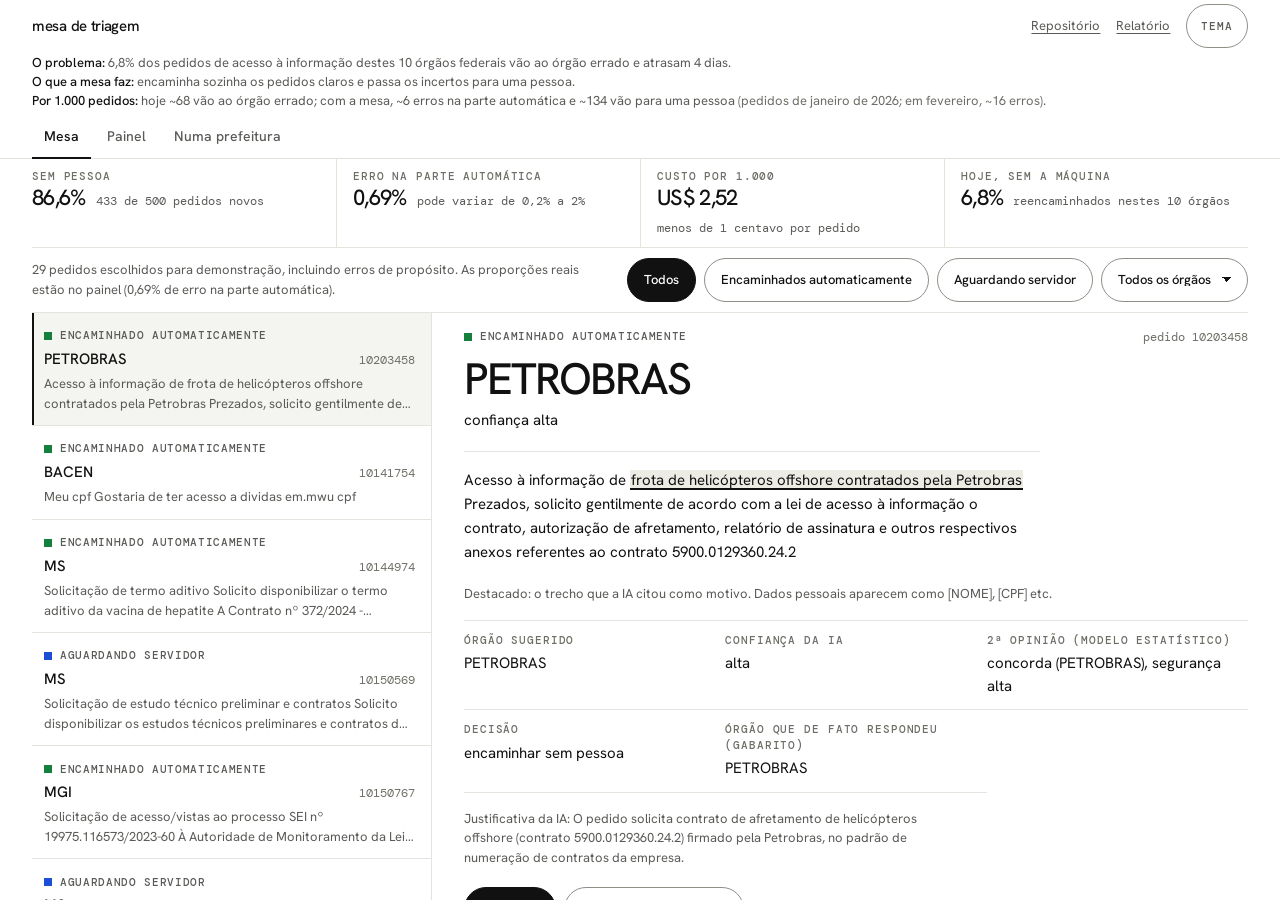
==== commit f55ad333: "Revisão externa: Mesa sem jargão, aba Numa prefeitura, relatório responsivo, README - Topo em 3 linh" ====
--- a/mesa/index.html
+++ b/mesa/index.html
@@ -17,16 +17,21 @@
 <header class="topo">
   <div class="topo-linha">
     <a class="marca" href="./">mesa de triagem</a>
-    <p class="dor"><strong><span data-n="pct_errado">8,5%</span> dos pedidos de acesso à informação chegam ao órgão errado e atrasam <span data-n="atraso">4 dias</span>.</strong> <span class="dor-resto">Aqui a IA encaminha sozinha os pedidos claros e passa os incertos para uma pessoa.</span></p>
     <nav class="links" aria-label="Links">
       <a href="https://github.com/luigiferrim/triagem-pedidos-publicos">Repositório</a>
       <a href="relatorio.html">Relatório</a>
       <button class="tema" type="button" id="tema" aria-label="Trocar entre tema claro e escuro">Tema</button>
     </nav>
   </div>
+  <div class="resumo">
+    <p><strong>O problema:</strong> <span data-n="pct_reenc">6,8%</span> dos pedidos de acesso à informação destes 10 órgãos federais vão ao órgão errado e atrasam <span data-n="atraso">4 dias</span>.</p>
+    <p><strong>O que a mesa faz:</strong> encaminha sozinha os pedidos claros e passa os incertos para uma pessoa.</p>
+    <p><strong>Por 1.000 pedidos:</strong> hoje <span data-n="por_mil_hoje">~68</span> vão ao órgão errado; com a mesa, <span data-n="por_mil_erros">~6</span> erros na parte automática e <span data-n="por_mil_pessoa">~134</span> vão para uma pessoa <span class="fonte-linha">(pedidos de janeiro de 2026; em fevereiro, <span data-n="por_mil_erros_fev">~16</span> erros)</span>.</p>
+  </div>
   <div class="abas" role="tablist" aria-label="Seções">
     <button type="button" role="tab" id="aba-mesa" aria-controls="vista-mesa" aria-selected="true">Mesa</button>
-    <button type="button" role="tab" id="aba-painel" aria-controls="vista-painel" aria-selected="false" tabindex="-1">Painel</button>
+    <button type="button" role="tab" id="aba-painel" data-hash="painel" aria-controls="vista-painel" aria-selected="false" tabindex="-1">Painel</button>
+    <button type="button" role="tab" id="aba-prefeitura" data-hash="prefeitura" aria-controls="vista-prefeitura" aria-selected="false" tabindex="-1">Numa prefeitura</button>
   </div>
 </header>
 
@@ -69,8 +74,41 @@
         </div>
         <dl class="limiar-numeros" id="limiar-numeros"></dl>
       </div>
+      <p class="fevereiro">Em fevereiro de 2026, a mesma regra, sem nenhuma mudança, errou <strong><span data-n="erro_fev">1,87%</span></strong> na parte automática: acima da meta de 1%. O erro muda de um mês para outro, e o limiar precisa de acompanhamento.</p>
       <div class="limiar-curva" id="curva" aria-hidden="true"></div>
       <p class="nota-dados">Dados: Fala.BR (CGU), pedidos de acesso à informação federais, como análogo de pedidos municipais. Textos com dados pessoais mascarados. Demonstração: nada do que você confirmar ou corrigir na Mesa é salvo.</p>
+    </div>
+  </section>
+  <section class="vista vista-prefeitura" id="vista-prefeitura" role="tabpanel" aria-labelledby="aba-prefeitura" hidden>
+    <div class="painel-conteudo texto-corrido">
+      <h2 class="rotulo">Numa prefeitura · proposta</h2>
+      <h3 class="titulo-painel">Onde a mesa entraria</h3>
+      <p class="ajuda">Esta é uma proposta feita com informação pública. Não descreve como esses sistemas funcionam por dentro.</p>
+
+      <h4>Quem usa</h4>
+      <p>O servidor que faz a triagem. Ele recebe os pedidos em que o cidadão escolheu o setor errado ou escreveu num canal livre, como ouvidoria, protocolo geral ou WhatsApp, e decide para qual secretaria cada um vai.</p>
+
+      <h4>Em que ponto do fluxo</h4>
+      <p>Num sistema de protocolo e ouvidoria como o 1Doc, em que as demandas chegam em texto livre e há atendimento por WhatsApp, a mesa ficaria no momento em que a demanda chega e ainda não tem secretaria. Para cada pedido, ela mostraria:</p>
+      <ul>
+        <li>a secretaria sugerida;</li>
+        <li>o trecho do texto que motivou a sugestão;</li>
+        <li>uma linha com o motivo.</li>
+      </ul>
+      <p>Os pedidos claros seguiriam direto, e os incertos ficariam na fila do servidor, como na aba Mesa.</p>
+
+      <h4>Como começar: piloto em modo sombra</h4>
+      <ul>
+        <li>Durante 4 semanas, a IA sugere e o servidor decide; nada é encaminhado sozinho.</li>
+        <li>O piloto mede o erro de destino de hoje, o erro da triagem humana, e quanto a IA acertaria e em quantos pedidos ela ficaria em dúvida.</li>
+        <li>Só depois disso se escolhe, com margem, a partir de onde a mesa encaminha sozinha. Os meses de janeiro e fevereiro de 2026 mostraram que o erro muda de um mês para outro.</li>
+      </ul>
+
+      <h4>A ideia não é nova no setor público</h4>
+      <ul>
+        <li><strong>SAJ Procuradorias (Softplan):</strong> já faz a distribuição automática de processos entre procuradores, por regras que cada procuradoria configura, como especialidade e vínculo com a parte. A mesa faria algo parecido no primeiro encaminhamento de um pedido, com um modelo de linguagem no lugar das regras fixas. Fonte: <a href="https://sajajuda.procuradorias.softplan.com.br/hc/pt-br/sections/13609392302743-Distribui%C3%A7%C3%A3o">central de ajuda do SAJ Procuradorias, seção Distribuição</a>.</li>
+        <li><strong>Fala.BR (CGU):</strong> em abril de 2026, a CGU anunciou que, nos próximos meses, a plataforma vai sugerir automaticamente a classificação da manifestação, inclusive o órgão destinatário. Fonte: <a href="https://jornaldebrasilia.com.br/noticias/brasil/fala-br-adota-inteligencia-artificial-para-simplificar-atendimento/">Jornal de Brasília, 06/04/2026</a>.</li>
+      </ul>
     </div>
   </section>
 </main>
--- a/mesa/estilo.css
+++ b/mesa/estilo.css
@@ -34,8 +34,11 @@
 .topo { flex: none; border-bottom: 1px solid var(--line); padding: 0 32px; background: var(--bg); }
 .topo-linha { display: flex; align-items: center; gap: 24px; min-height: 52px; }
 .marca { font-weight: 500; font-size: 15px; letter-spacing: -0.02em; text-decoration: none; display: inline-flex; align-items: center; min-height: 44px; flex: none; }
-.dor { margin: 0; flex: 1; min-width: 0; font-size: 13px; color: var(--ink-2); white-space: nowrap; overflow: hidden; text-overflow: ellipsis; }
-.dor strong { font-weight: 500; color: var(--ink); }
+.topo-linha { justify-content: space-between; }
+.resumo { padding: 2px 0 8px; font-size: 13px; color: var(--ink-2); line-height: 1.45; }
+.resumo p { margin: 0; }
+.resumo strong { font-weight: 500; color: var(--ink); }
+.fonte-linha { color: var(--ink-3); }
 .links { display: flex; gap: 16px; align-items: center; font-size: 13px; flex: none; }
 .links a { color: var(--ink-2); text-underline-offset: 3px; display: inline-flex; align-items: center; min-height: 44px; }
 .links a:hover { color: var(--ink); }
@@ -144,37 +147,57 @@
 .limiar-curva { margin-top: 40px; max-width: 760px; }
 .limiar-curva svg { width: 100%; height: auto; display: block; }
 .limiar-curva text { font: 400 11px var(--mono); fill: var(--ink-3); }
+.fevereiro { margin: 24px 0 0; padding: 12px 0; border-top: 1px solid var(--line); border-bottom: 1px solid var(--line); max-width: 80ch; }
+.marcas .tracos span b { position: absolute; top: 12px; left: 0; transform: translateX(-50%); font: 500 11px/1 var(--mono); color: var(--ink-2); }
+.marcas .ir { margin-top: 24px; }
+.status.neutro { --c: var(--neutro); }
+.vista-prefeitura { overflow-y: auto; }
+.texto-corrido { max-width: 760px; }
+.texto-corrido h4 { font-size: 18px; font-weight: 500; letter-spacing: -0.01em; margin: 28px 0 6px; }
+.texto-corrido p, .texto-corrido li { font-size: 15px; line-height: 1.6; color: var(--ink); }
+.texto-corrido ul { padding-left: 20px; margin: 6px 0; }
+.texto-corrido a { text-underline-offset: 3px; }
 .nota-dados { margin: 40px 0 0; padding-top: 16px; border-top: 1px solid var(--line); color: var(--ink-3); font-size: 12px; max-width: 80ch; }
 
 @media (max-width: 1080px) {
-  .dor-resto { display: none; }
   .limiar-corpo { grid-template-columns: 1fr; gap: 24px; }
 }
 @media (max-width: 760px) {
   .topo { padding: 0 16px; }
-  .topo-linha { flex-wrap: wrap; gap: 0 12px; min-height: 0; }
-  .marca { order: 1; }
-  .links { order: 2; margin-left: auto; gap: 12px; }
-  .dor { order: 3; flex-basis: 100%; font-size: 12px; padding-bottom: 4px; }
+  .topo-linha { gap: 0 12px; min-height: 0; }
+  .links { gap: 12px; }
+  .resumo { font-size: 12px; }
   .vista-mesa { padding: 0 16px; }
   .longo { display: none; }
   .curto { display: inline; }
   /* números e filtros numa linha só, rolando para o lado: a fila fica com a maior parte da tela */
-  .numeros { display: flex; overflow-x: auto; scrollbar-width: none; margin: 0 -16px; padding: 0 16px; }
-  .numeros div { flex: none; padding: 8px 14px 8px 0; }
-  .numeros div + div { padding-left: 14px; }
+  .numeros { grid-template-columns: 1fr 1fr; }
+  .numeros div { padding: 6px 10px 6px 0; }
+  .numeros div + div { padding-left: 10px; }
+  .numeros div:nth-child(3) { padding-left: 0; border-left: 0; }
+  .numeros div:nth-child(n+3) { border-top: 1px solid var(--line); }
   .numeros dt { font-size: 10px; }
-  .numeros .v { font-size: 18px; }
+  .numeros .v { font-size: 17px; }
   .numeros .sub { display: none; }
   .barra-fila { padding: 8px 0; gap: 6px; }
   .aviso { flex-basis: 100%; font-size: 12px; }
-  .filtros { flex-wrap: nowrap; overflow-x: auto; scrollbar-width: none; margin: 0 -16px; padding: 0 16px; width: calc(100% + 32px); }
-  .pilulas { flex-wrap: nowrap; }
-  .pilula, .pilula-select { flex: none; }
+  .filtros { flex-wrap: wrap; width: 100%; gap: 6px; }
+  .pilulas { flex-wrap: nowrap; gap: 6px; }
+  .pilula, .pilula-select { flex: none; padding: 0 12px; }
+  .pilula-select { padding-right: 36px; }
   .mesa { grid-template-columns: 1fr; }
   .fila { border-right: 0; }
   /* o detalhe abre por cima da fila, em tela cheia, com "voltar" */
-  .detalhe { display: none; position: fixed; inset: 0; z-index: 10; background: var(--bg); padding: 8px 16px 32px; }
+  /* No celular a página rola inteira: o topo sai da tela, as abas ficam presas no alto e a fila segue o fluxo. */
+  body { display: block; height: auto; overflow: visible; }
+  .topo { position: sticky; top: calc(-1 * var(--recolhe, 0px)); z-index: 20; }
+  .principal, .vista-mesa, .vista-painel, .vista-prefeitura { display: block; overflow: visible; }
+  .vista[hidden] { display: none; }
+  .mesa { display: block; }
+  .fila { overflow: visible; }
+  /* o detalhe abre por cima, logo abaixo das abas (que continuam acessíveis) */
+  .detalhe { display: none; position: fixed; top: var(--altura-abas, 44px); left: 0; right: 0; bottom: 0; z-index: 10;
+    background: var(--bg); padding: 8px 16px 32px; overflow-y: auto; border-top: 1px solid var(--line); }
   .mesa.com-detalhe .detalhe { display: block; }
   .voltar { display: inline-flex; align-items: center; margin: 4px 0; }
   .det-orgao { font-size: 36px; }
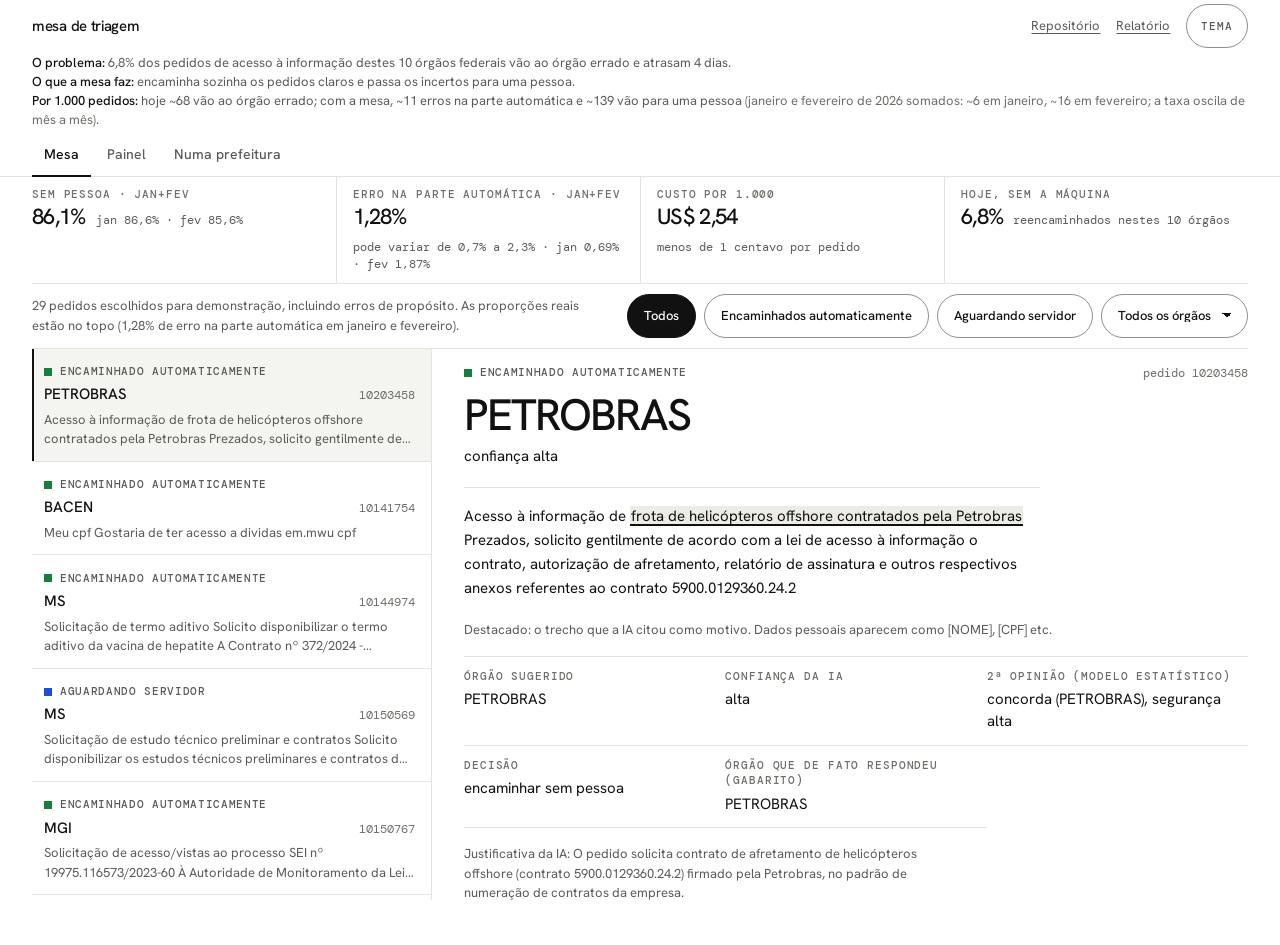
==== commit ebfd2517: "Manchete única: janeiro e fevereiro somados, com cada mês ao lado - results/manchete.json (python -m" ====
--- a/mesa/index.html
+++ b/mesa/index.html
@@ -26,7 +26,7 @@
   <div class="resumo">
     <p><strong>O problema:</strong> <span data-n="pct_reenc">6,8%</span> dos pedidos de acesso à informação destes 10 órgãos federais vão ao órgão errado e atrasam <span data-n="atraso">4 dias</span>.</p>
     <p><strong>O que a mesa faz:</strong> encaminha sozinha os pedidos claros e passa os incertos para uma pessoa.</p>
-    <p><strong>Por 1.000 pedidos:</strong> hoje <span data-n="por_mil_hoje">~68</span> vão ao órgão errado; com a mesa, <span data-n="por_mil_erros">~6</span> erros na parte automática e <span data-n="por_mil_pessoa">~134</span> vão para uma pessoa <span class="fonte-linha">(pedidos de janeiro de 2026; em fevereiro, <span data-n="por_mil_erros_fev">~16</span> erros)</span>.</p>
+    <p><strong>Por 1.000 pedidos:</strong> hoje <span data-n="por_mil_hoje">~68</span> vão ao órgão errado; com a mesa, <span data-n="por_mil_erros">~11</span> erros na parte automática e <span data-n="por_mil_pessoa">~139</span> vão para uma pessoa <span class="fonte-linha">(janeiro e fevereiro de 2026 somados: <span data-n="por_mil_meses">~6 em janeiro, ~16 em fevereiro</span>; a taxa oscila de mês a mês)</span>.</p>
   </div>
   <div class="abas" role="tablist" aria-label="Seções">
     <button type="button" role="tab" id="aba-mesa" aria-controls="vista-mesa" aria-selected="true">Mesa</button>
@@ -37,7 +37,7 @@
 
 <main class="principal">
   <section class="vista vista-mesa" id="vista-mesa" role="tabpanel" aria-labelledby="aba-mesa">
-    <dl class="numeros" id="kpis" aria-label="Resultado em pedidos novos"></dl>
+    <dl class="numeros" id="kpis" aria-label="Resultado em pedidos novos de janeiro e fevereiro de 2026"></dl>
 
     <div id="ao-vivo" class="ao-vivo" hidden>
       <label class="rotulo-campo" for="novo-texto">Pedido novo (modo local, chama o modelo)</label>
@@ -46,7 +46,7 @@
     </div>
 
     <div class="barra-fila">
-      <p class="aviso"><span class="longo"><span data-n="n_exemplos">29</span> pedidos escolhidos para demonstração, incluindo erros de propósito. As proporções reais estão no painel (<span data-n="erro_1pct">0,69%</span> de erro na parte automática).</span><span class="curto"><span data-n="n_exemplos">29</span> exemplos, com erros de propósito. Proporções reais no Painel.</span></p>
+      <p class="aviso"><span class="longo"><span data-n="n_exemplos">29</span> pedidos escolhidos para demonstração, incluindo erros de propósito. As proporções reais estão no topo (<span data-n="erro_acum">1,28%</span> de erro na parte automática em janeiro e fevereiro).</span><span class="curto"><span data-n="n_exemplos">29</span> exemplos, com erros de propósito. Proporções reais no topo.</span></p>
       <div class="filtros" role="group" aria-label="Filtros">
         <div class="pilulas" id="filtro-status"></div>
         <label class="sr" for="filtro-orgao">Órgão sugerido</label>
--- a/mesa/estilo.css
+++ b/mesa/estilo.css
@@ -178,7 +178,8 @@
   .numeros div:nth-child(n+3) { border-top: 1px solid var(--line); }
   .numeros dt { font-size: 10px; }
   .numeros .v { font-size: 17px; }
-  .numeros .sub { display: none; }
+  .numeros dd { display: block; }
+  .numeros .sub { display: block; font-size: 10px; line-height: 1.35; }
   .barra-fila { padding: 8px 0; gap: 6px; }
   .aviso { flex-basis: 100%; font-size: 12px; }
   .filtros { flex-wrap: wrap; width: 100%; gap: 6px; }
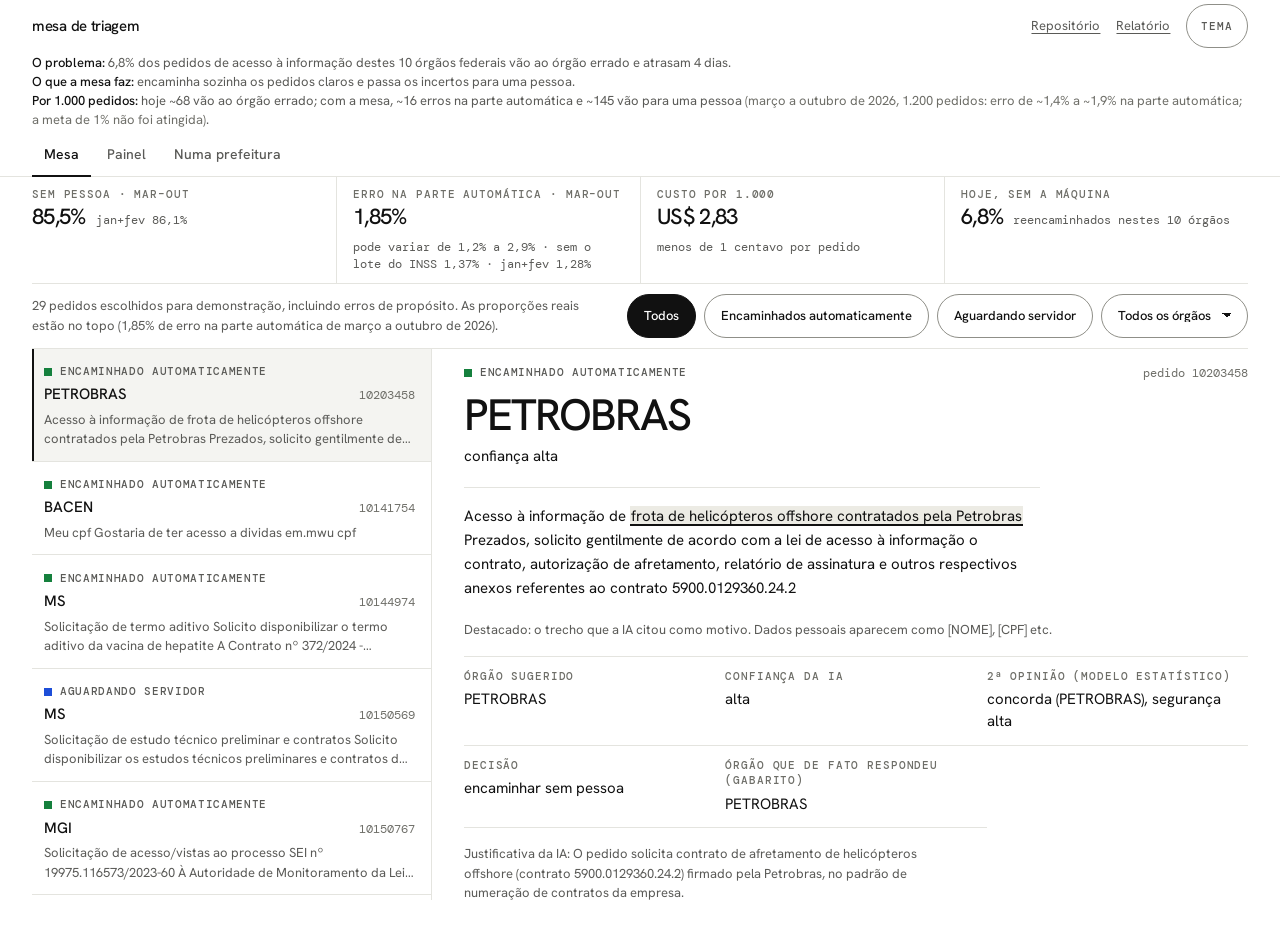
==== commit 97e38b3c: "Marco 10: entrega final (manchete de mar–out/2026, DECISAO com piloto, COMO_FUNCIONA, PERGUNTAS, rot" ====
--- a/mesa/index.html
+++ b/mesa/index.html
@@ -26,7 +26,7 @@
   <div class="resumo">
     <p><strong>O problema:</strong> <span data-n="pct_reenc">6,8%</span> dos pedidos de acesso à informação destes 10 órgãos federais vão ao órgão errado e atrasam <span data-n="atraso">4 dias</span>.</p>
     <p><strong>O que a mesa faz:</strong> encaminha sozinha os pedidos claros e passa os incertos para uma pessoa.</p>
-    <p><strong>Por 1.000 pedidos:</strong> hoje <span data-n="por_mil_hoje">~68</span> vão ao órgão errado; com a mesa, <span data-n="por_mil_erros">~11</span> erros na parte automática e <span data-n="por_mil_pessoa">~139</span> vão para uma pessoa <span class="fonte-linha">(janeiro e fevereiro de 2026 somados: <span data-n="por_mil_meses">~6 em janeiro, ~16 em fevereiro</span>; a taxa oscila de mês a mês)</span>.</p>
+    <p><strong>Por 1.000 pedidos:</strong> hoje <span data-n="por_mil_hoje">~68</span> vão ao órgão errado; com a mesa, <span data-n="por_mil_erros">~16</span> erros na parte automática e <span data-n="por_mil_pessoa">~145</span> vão para uma pessoa <span class="fonte-linha">(março a outubro de 2026, 1.200 pedidos: erro de <span data-n="faixa_erro">~1,4% a ~1,9%</span> na parte automática; a meta de 1% não foi atingida)</span>.</p>
   </div>
   <div class="abas" role="tablist" aria-label="Seções">
     <button type="button" role="tab" id="aba-mesa" aria-controls="vista-mesa" aria-selected="true">Mesa</button>
@@ -37,7 +37,7 @@
 
 <main class="principal">
   <section class="vista vista-mesa" id="vista-mesa" role="tabpanel" aria-labelledby="aba-mesa">
-    <dl class="numeros" id="kpis" aria-label="Resultado em pedidos novos de janeiro e fevereiro de 2026"></dl>
+    <dl class="numeros" id="kpis" aria-label="Resultado em pedidos novos de março a outubro de 2026"></dl>
 
     <div id="ao-vivo" class="ao-vivo" hidden>
       <label class="rotulo-campo" for="novo-texto">Pedido novo (modo local, chama o modelo)</label>
@@ -46,7 +46,7 @@
     </div>
 
     <div class="barra-fila">
-      <p class="aviso"><span class="longo"><span data-n="n_exemplos">29</span> pedidos escolhidos para demonstração, incluindo erros de propósito. As proporções reais estão no topo (<span data-n="erro_acum">1,28%</span> de erro na parte automática em janeiro e fevereiro).</span><span class="curto"><span data-n="n_exemplos">29</span> exemplos, com erros de propósito. Proporções reais no topo.</span></p>
+      <p class="aviso"><span class="longo"><span data-n="n_exemplos">29</span> pedidos escolhidos para demonstração, incluindo erros de propósito. As proporções reais estão no topo (<span data-n="erro_acum">1,85%</span> de erro na parte automática de março a outubro de 2026).</span><span class="curto"><span data-n="n_exemplos">29</span> exemplos, com erros de propósito. Proporções reais no topo.</span></p>
       <div class="filtros" role="group" aria-label="Filtros">
         <div class="pilulas" id="filtro-status"></div>
         <label class="sr" for="filtro-orgao">Órgão sugerido</label>
@@ -62,7 +62,7 @@
 
   <section class="vista vista-painel" id="vista-painel" role="tabpanel" aria-labelledby="aba-painel" hidden>
     <div class="painel-conteudo">
-      <h2 class="rotulo">Painel · <span data-n="n_pedidos">500</span> pedidos novos de <span data-n="periodo">janeiro de 2026</span></h2>
+      <h2 class="rotulo">Painel · curva com <span data-n="n_pedidos">500</span> pedidos novos de <span data-n="periodo">janeiro de 2026</span></h2>
       <h3 class="titulo-painel">Até onde a máquina decide sozinha</h3>
       <p class="ajuda">Arraste. Cada posição é uma regra; os números vêm das previsões reais dos <span data-n="n_pedidos">500</span> pedidos.</p>
       <div class="limiar-corpo">
@@ -76,6 +76,27 @@
       </div>
       <p class="fevereiro">Em fevereiro de 2026, a mesma regra, sem nenhuma mudança, errou <strong><span data-n="erro_fev">1,87%</span></strong> na parte automática: acima da meta de 1%. O erro muda de um mês para outro, e o limiar precisa de acompanhamento.</p>
       <div class="limiar-curva" id="curva" aria-hidden="true"></div>
+      <div class="monitor" id="monitor" hidden>
+        <h3 class="titulo-painel">Março a outubro de 2026: a regra mês a mês</h3>
+        <p class="ajuda" id="monitor-ajuda"></p>
+        <div class="tabela-rolagem" tabindex="0" role="region" aria-labelledby="monitor-legenda">
+          <table class="tabela-monitor">
+            <caption id="monitor-legenda">Erro na parte automática e alertas, com 150 pedidos por mês</caption>
+            <thead><tr>
+              <th scope="col">Mês</th>
+              <th scope="col">Sem pessoa, regra original</th>
+              <th scope="col">Erro, regra original</th>
+              <th scope="col">Erro, regra corrigida</th>
+              <th scope="col">Alerta simples</th>
+              <th scope="col">Alerta robusto</th>
+              <th scope="col">Sem o lote do INSS</th>
+            </tr></thead>
+            <tbody id="monitor-linhas"></tbody>
+            <tfoot id="monitor-total"></tfoot>
+          </table>
+        </div>
+        <ul class="monitor-notas" id="monitor-notas"></ul>
+      </div>
       <p class="nota-dados">Dados: Fala.BR (CGU), pedidos de acesso à informação federais, como análogo de pedidos municipais. Textos com dados pessoais mascarados. Demonstração: nada do que você confirmar ou corrigir na Mesa é salvo.</p>
     </div>
   </section>
@@ -101,8 +122,18 @@
       <ul>
         <li>Durante 4 semanas, a IA sugere e o servidor decide; nada é encaminhado sozinho.</li>
         <li>O piloto mede o erro de destino de hoje, o erro da triagem humana, e quanto a IA acertaria e em quantos pedidos ela ficaria em dúvida.</li>
-        <li>Só depois disso se escolhe, com margem, a partir de onde a mesa encaminha sozinha. Os meses de janeiro e fevereiro de 2026 mostraram que o erro muda de um mês para outro.</li>
+        <li>Só depois disso se escolhe, com margem, a partir de onde a mesa encaminha sozinha. O monitoramento de 2026 mostrou que o erro muda de um mês para outro.</li>
       </ul>
+
+      <h4>Testado numa prefeitura: São Paulo</h4>
+      <p>Com pedidos do e-SIC da Prefeitura de São Paulo para as 10 secretarias e empresas municipais que mais recebem pedidos:</p>
+      <ul>
+        <li><strong>Hoje,</strong> <span data-n="sp_hoje">~123</span> de cada 1.000 pedidos trocam de órgão (2024), quase o dobro do federal.</li>
+        <li><strong>A mesma IA</strong> acertou <span data-n="sp_acerto">88,6%</span> dos pedidos de 2025 sem abstenção, contra <span data-n="sp_acerto_ml">77,6%</span> do modelo estatístico.</li>
+        <li><strong>Com um limiar ajustado para SP</strong> com só 299 pedidos, encaminhou <span data-n="sp_cob_sp">67,7%</span> sem pessoa, com <span data-n="sp_erro_sp">2,37%</span> de erro na parte automática: cerca de <span data-n="sp_por_mil">16</span> erros por 1.000. O limiar se mostrou instável.</li>
+        <li><strong>Com a regra da mesa federal,</strong> sem ajuste, encaminharia <span data-n="sp_cob">78,2%</span>, com os mesmos erros (<span data-n="sp_erro">2,05%</span>). No federal, a mesma regra errou menos de 1% no teste equivalente. Por isso o piloto em sombra vem antes de qualquer encaminhamento automático.</li>
+      </ul>
+      <p class="ajuda">Outro período, outros órgãos e outra base: a comparação com o federal é indicativa. Detalhes no README, §4d.</p>
 
       <h4>A ideia não é nova no setor público</h4>
       <ul>
--- a/mesa/estilo.css
+++ b/mesa/estilo.css
@@ -210,3 +210,35 @@
 @media (prefers-reduced-motion: reduce) {
   *, *::before, *::after { animation-duration: 0s !important; transition-duration: 0s !important; }
 }
+
+/* Marco 8: tabela mês a mês */
+.monitor { margin-top: 48px; max-width: 960px; }
+.tabela-rolagem { overflow-x: auto; margin-top: 16px; }
+.tabela-rolagem:focus-visible { outline: 2px solid var(--ink); outline-offset: 2px; }
+.tabela-monitor { border-collapse: collapse; width: 100%; font-variant-numeric: tabular-nums; }
+.tabela-monitor caption { text-align: left; font: 500 11px/1.4 var(--mono); text-transform: uppercase; letter-spacing: 0.08em; color: var(--ink-3); padding-bottom: 8px; }
+.tabela-monitor th, .tabela-monitor td { text-align: left; padding: 10px 12px 10px 0; border-bottom: 1px solid var(--line); vertical-align: top; font-size: 14px; }
+.tabela-monitor thead th { font: 500 11px/1.3 var(--mono); text-transform: uppercase; letter-spacing: 0.06em; color: var(--ink-3); }
+.tabela-monitor tbody th, .tabela-monitor tfoot th { font-weight: 500; }
+.tabela-monitor tfoot td, .tabela-monitor tfoot th { border-top: 2px solid var(--ink); border-bottom: 0; }
+.tabela-monitor small { display: block; font: 400 12px/1.4 var(--mono); color: var(--ink-2); }
+.tabela-monitor .dispara { color: var(--alerta); font-weight: 500; }
+.tabela-monitor .dispara::before { content: "▲ "; }
+.tabela-monitor .sem-dado { color: var(--ink-3); }
+.monitor-notas { margin: 16px 0 0; padding-left: 20px; max-width: 80ch; }
+.monitor-notas li { margin: 6px 0; line-height: 1.55; }
+.monitor-notas strong { font-weight: 500; }
+.tabela-monitor tbody th, .tabela-monitor tfoot th { white-space: nowrap; }
+@media (max-width: 760px) {
+  /* No celular, cada mês vira um bloco com o nome de cada coluna ao lado do valor. */
+  .tabela-monitor thead { position: absolute; width: 1px; height: 1px; overflow: hidden; clip: rect(0 0 0 0); }
+  .tabela-monitor tr { display: block; padding: 8px 0; border-bottom: 1px solid var(--line); }
+  .tabela-monitor tfoot tr { border-top: 2px solid var(--ink); border-bottom: 0; }
+  .tabela-monitor th, .tabela-monitor td { display: flex; justify-content: space-between; gap: 12px; border: 0; padding: 3px 0; }
+  .tabela-monitor tfoot td, .tabela-monitor tfoot th { border: 0; }
+  .tabela-monitor tbody th, .tabela-monitor tfoot th { font-size: 16px; padding-bottom: 4px; }
+  .tabela-monitor td::before { content: attr(data-rotulo); color: var(--ink-2); font-size: 13px; flex: none; max-width: 50%; }
+  .tabela-monitor td { text-align: right; }
+  .tabela-monitor td .valor { text-align: right; }
+  .tabela-monitor td.vazio { display: none; }
+}
